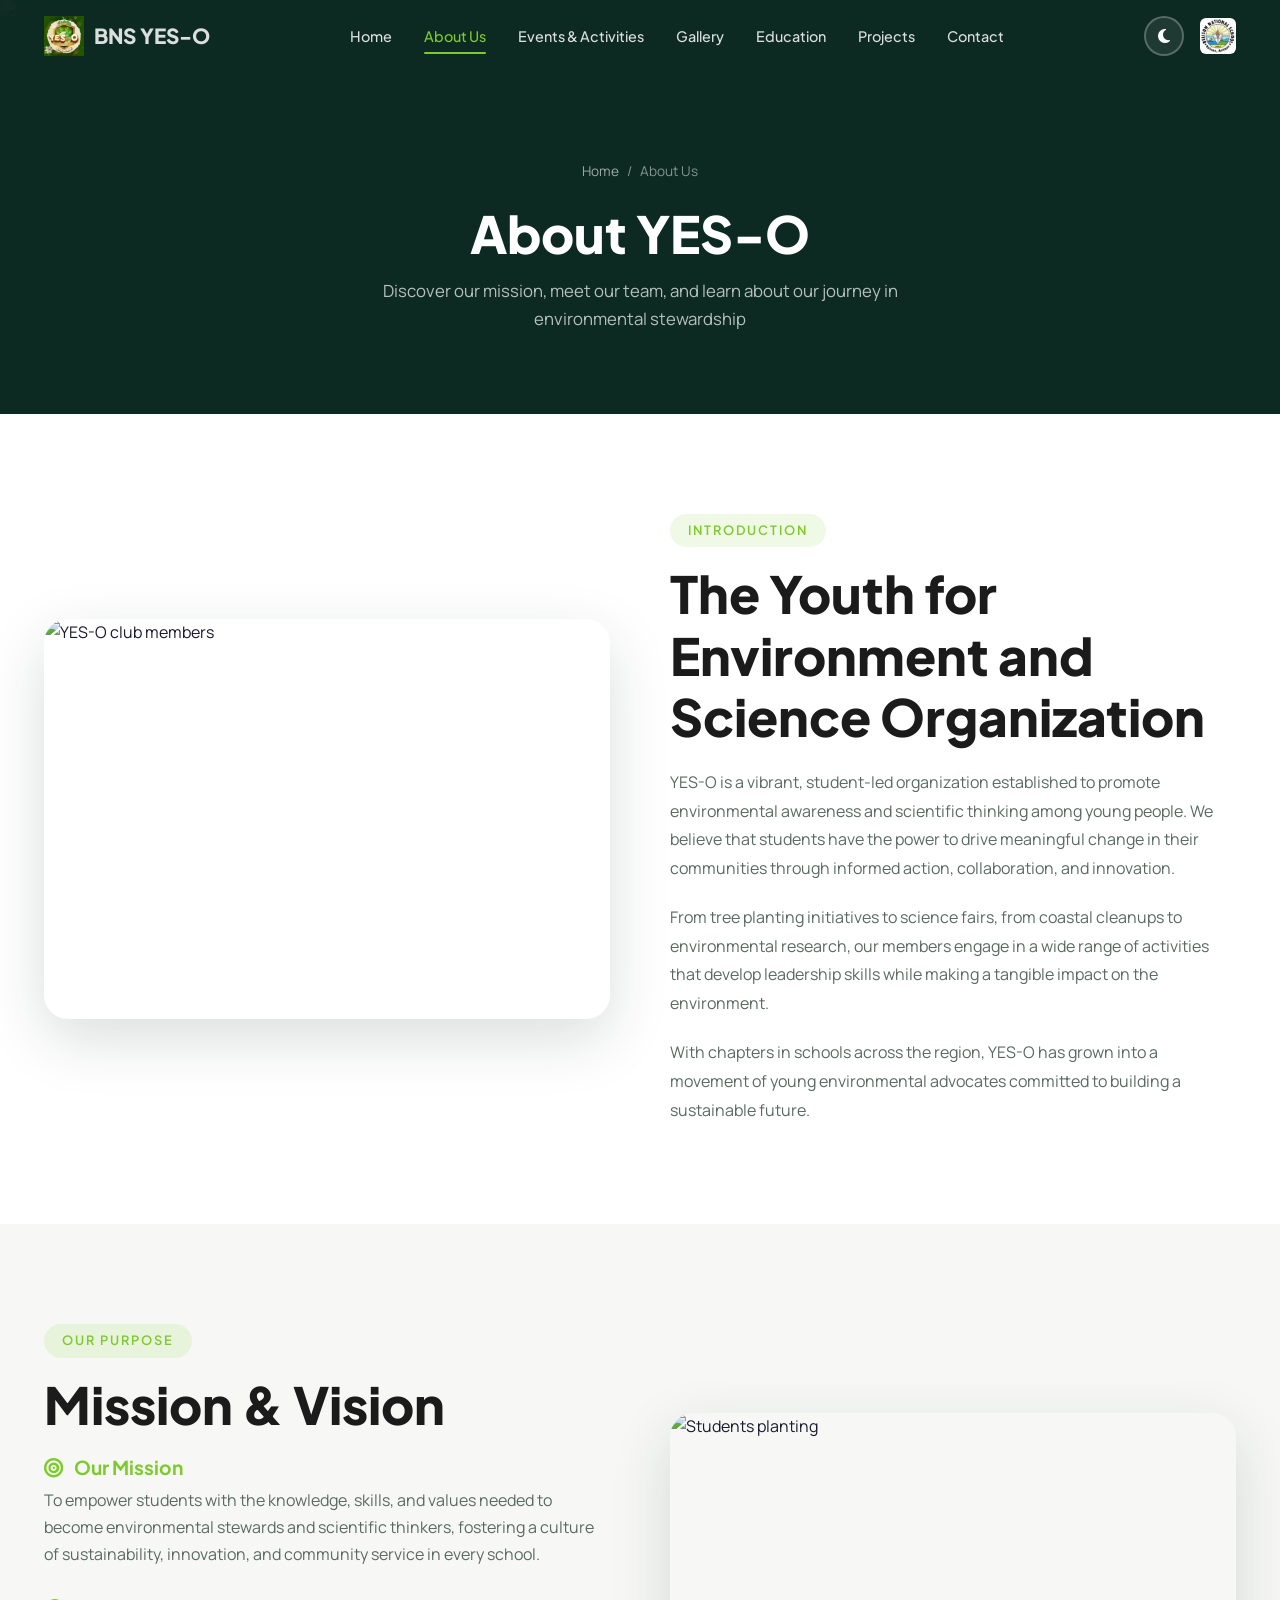
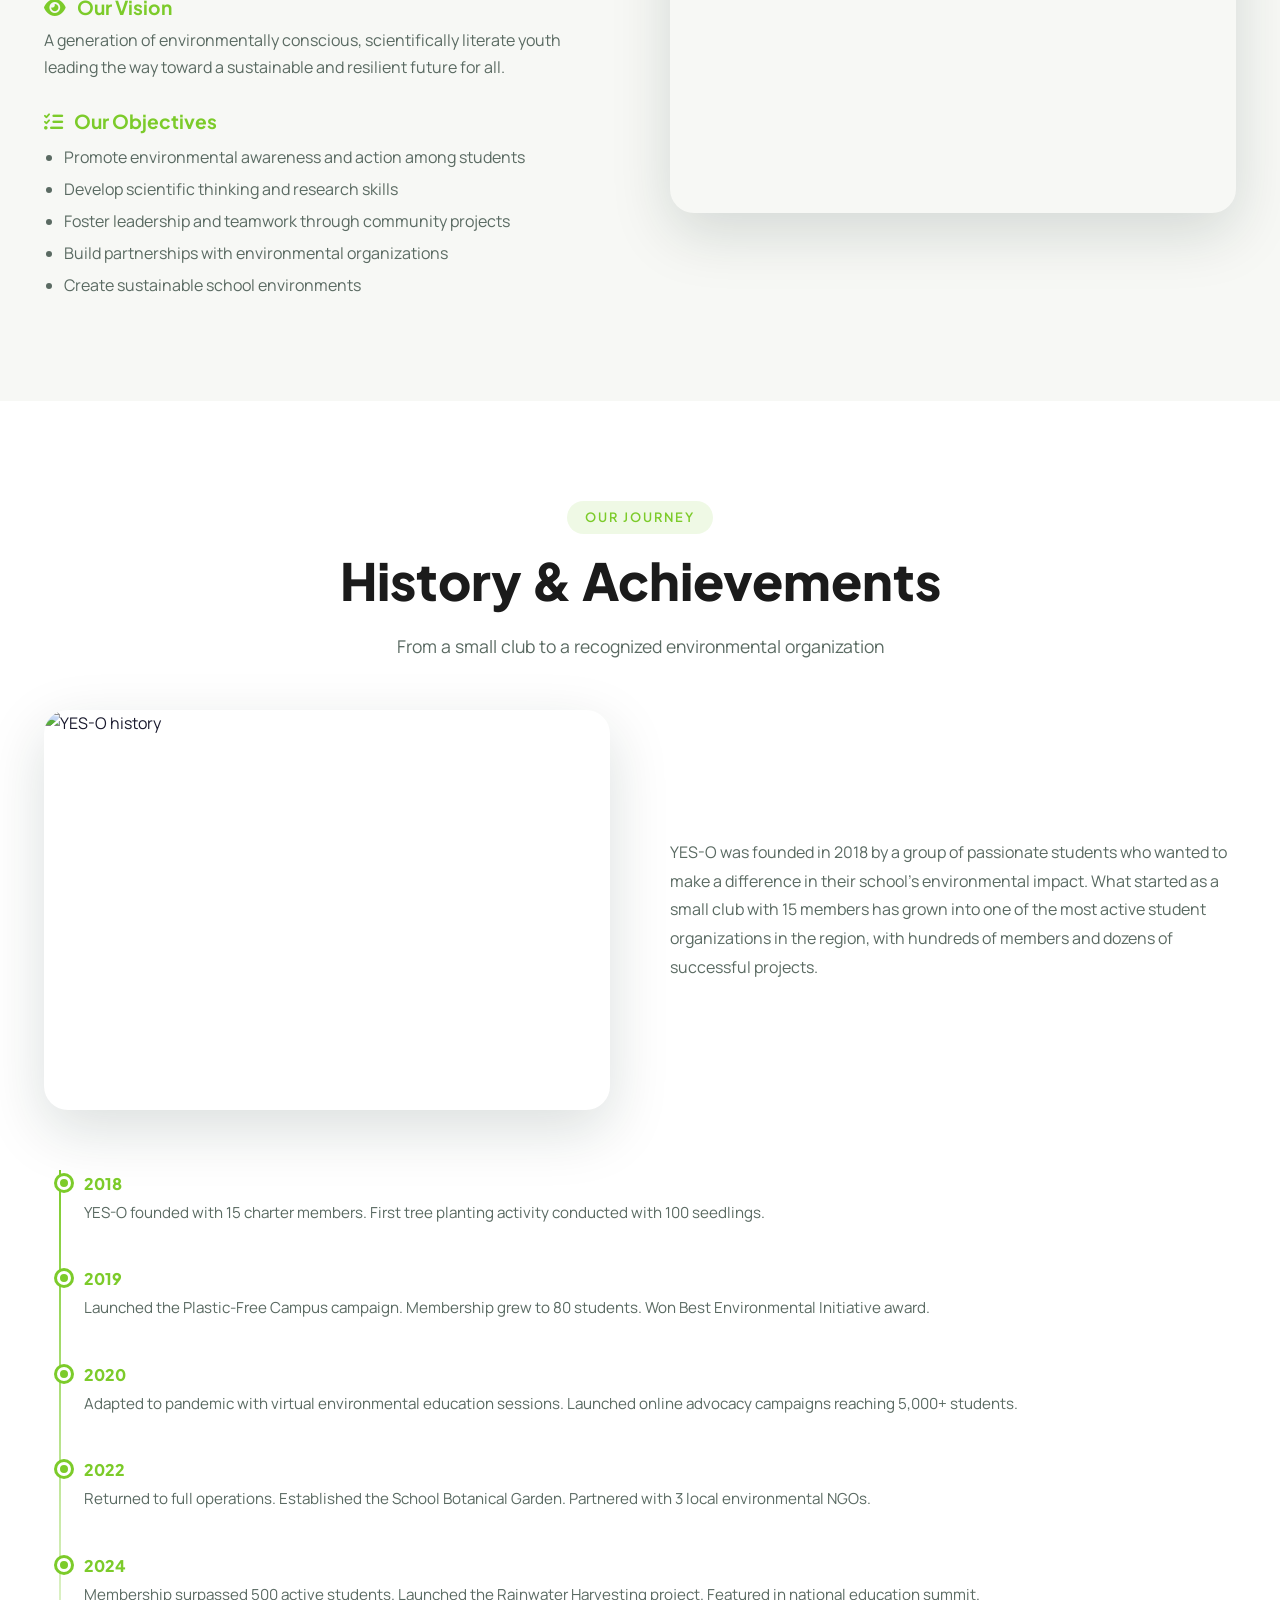
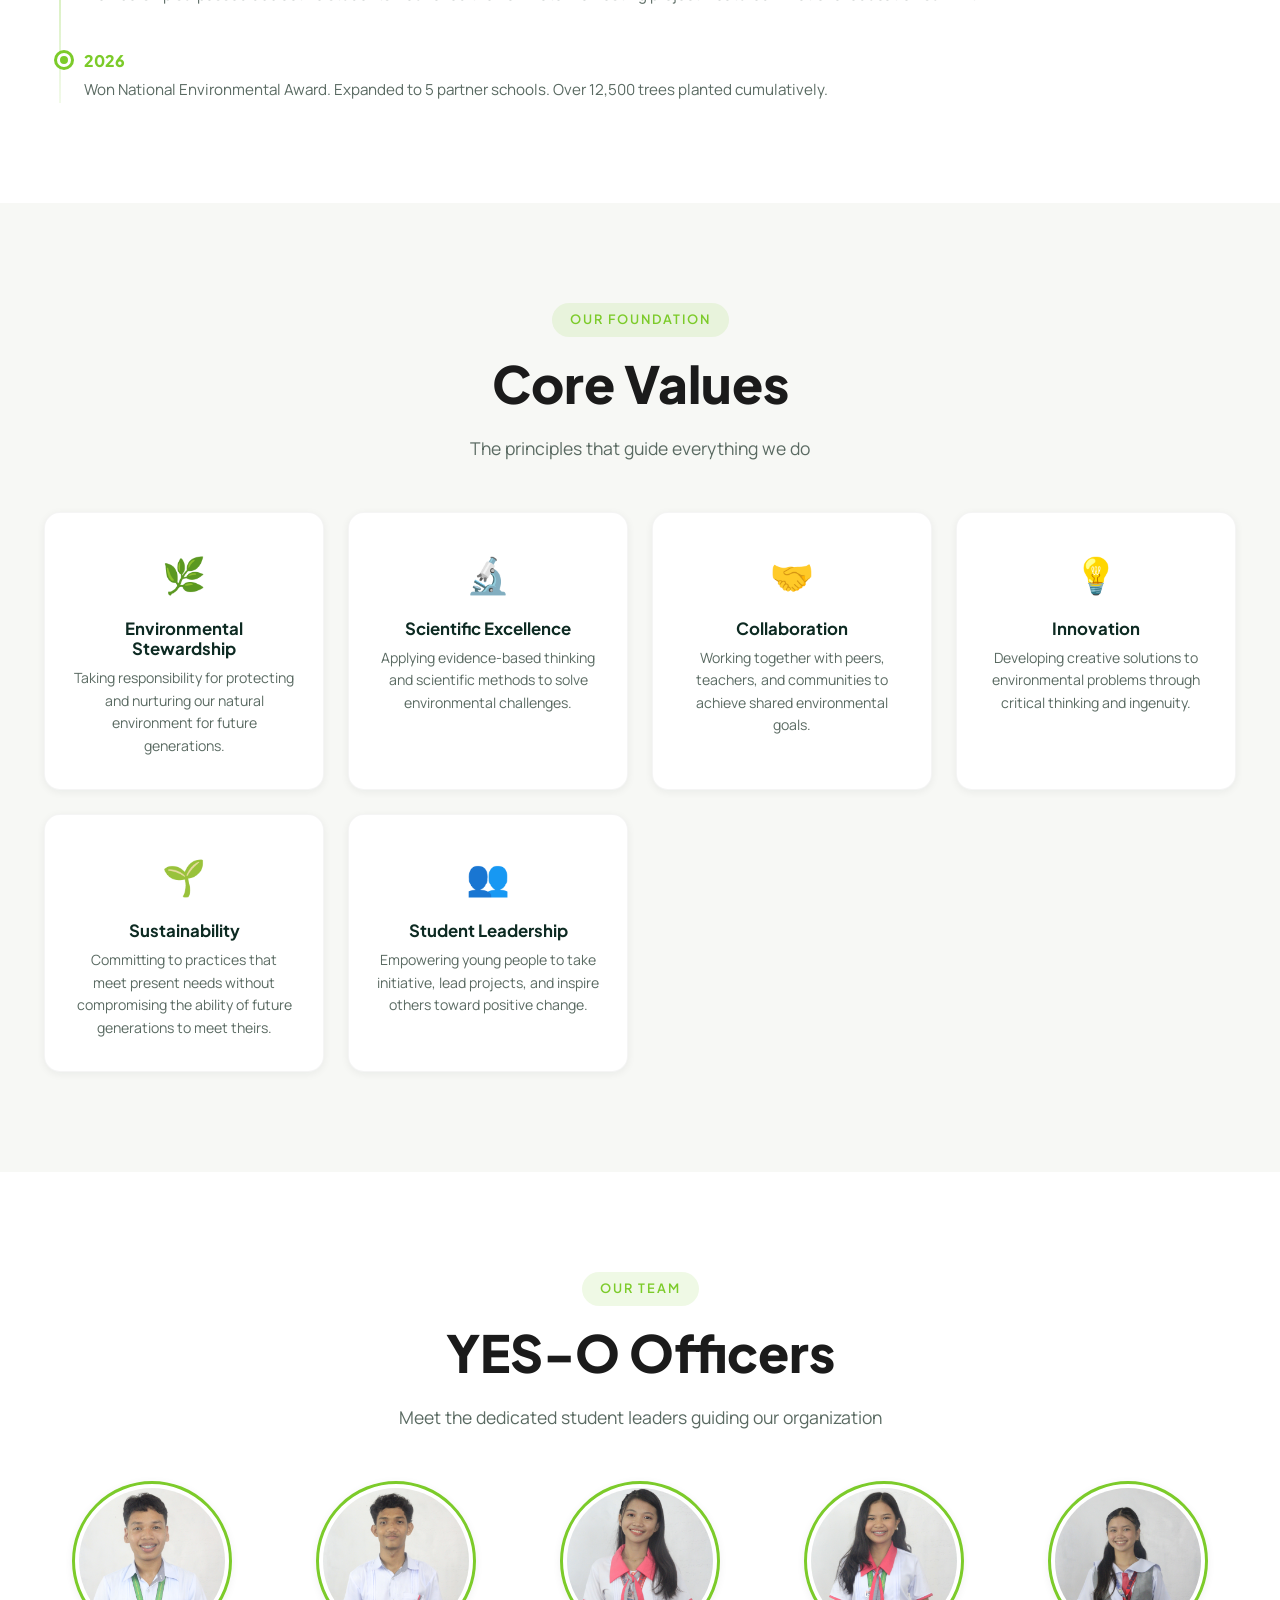
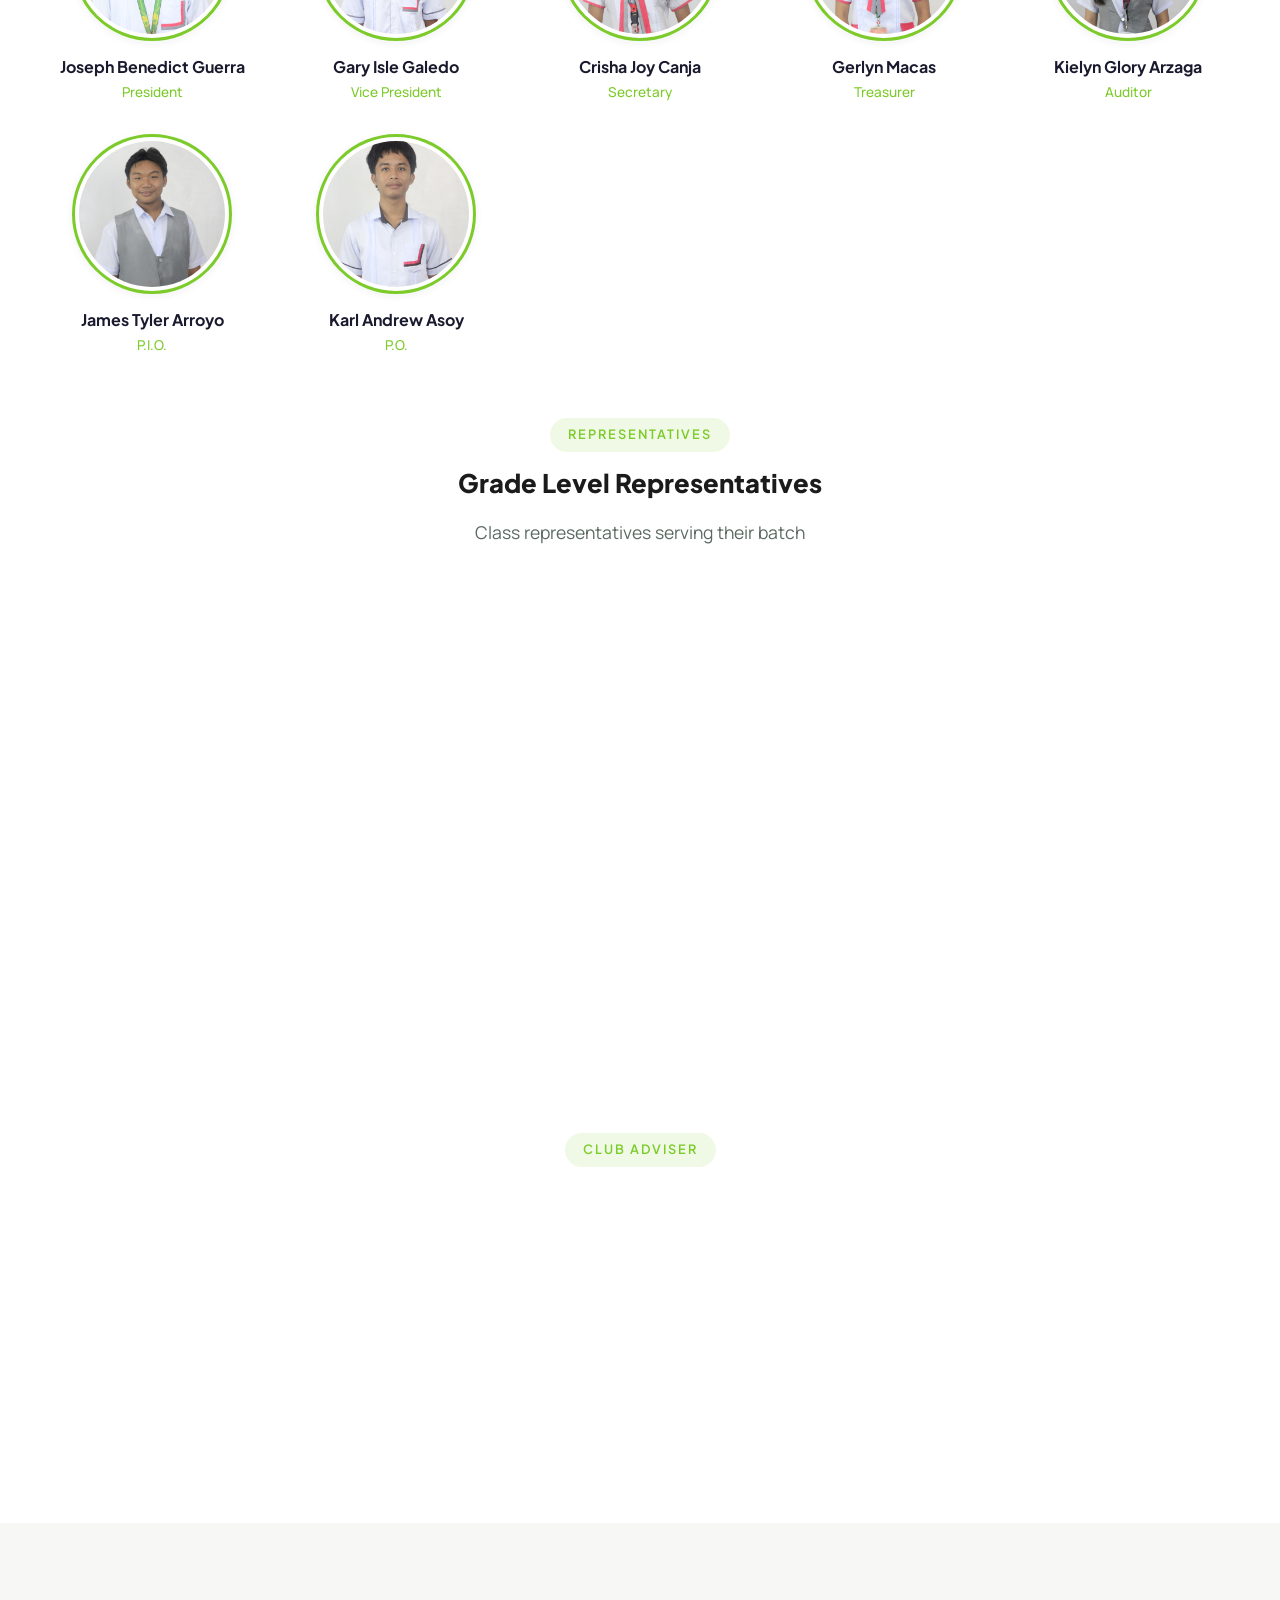
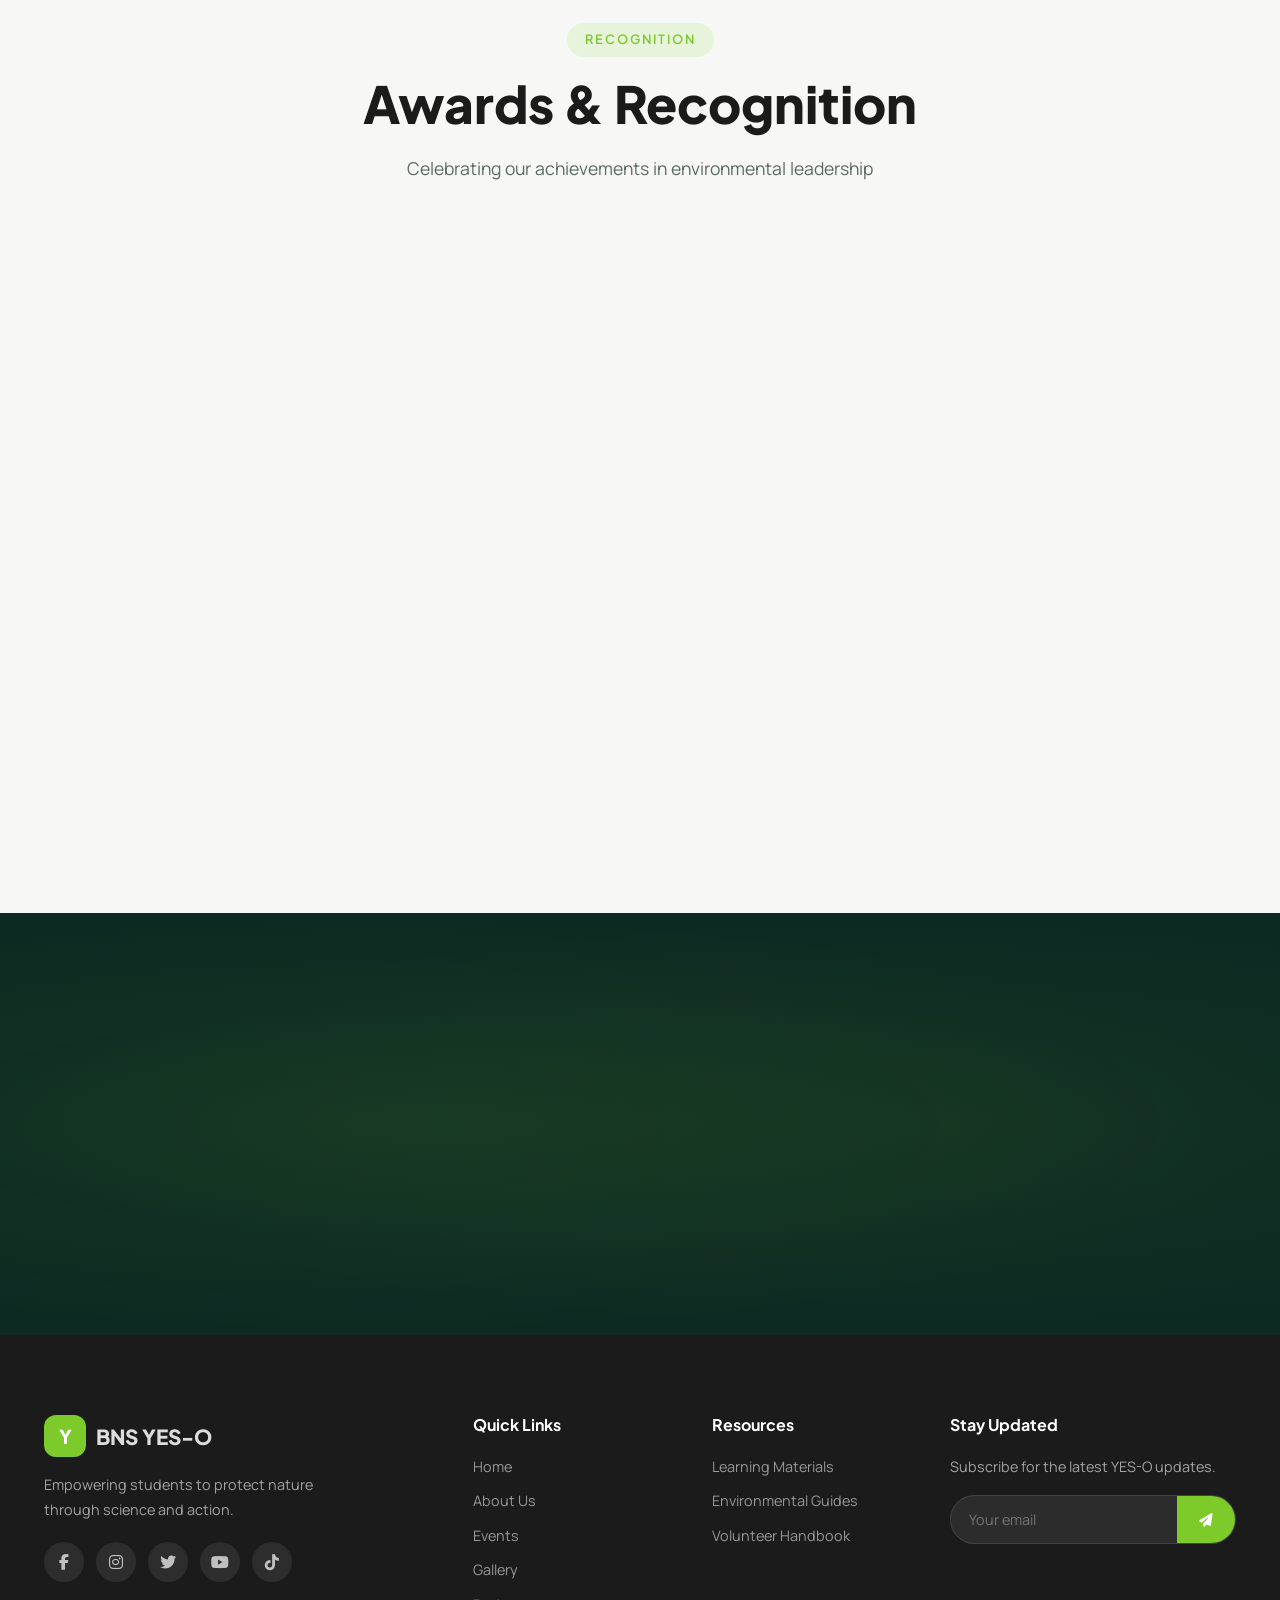
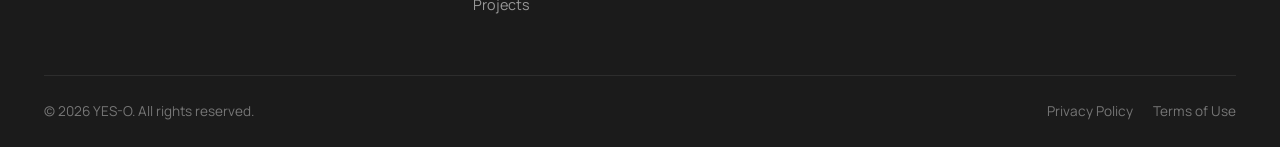
==== about.html @ 3dc99873 "." ====
<!DOCTYPE html>
<html lang="en">
<head>
  <meta charset="UTF-8">
  <meta name="viewport" content="width=device-width, initial-scale=1.0">
  <title>About Us — BNS YES-O</title>
  <meta name="description" content="Learn about BNS YES-O's mission, vision, history, and the dedicated team behind our environmental organization.">
  <link rel="stylesheet" href="https://cdnjs.cloudflare.com/ajax/libs/font-awesome/6.5.0/css/all.min.css">
  <link rel="stylesheet" href="css/style.css">
  <link rel="icon" type="image/png" href="images/logo.png">
</head>
<body>

<!-- ===== Navigation ===== -->
<nav class="navbar scrolled">
  <div class="container">
    <a href="index.html" class="nav-logo"><img src="images/logo.png" alt="YES-O" class="nav-logo-img">BNS YES-O</a>
    <div class="nav-links">
      <a href="index.html">Home</a>
      <a href="about.html" class="active">About Us</a>
      <a href="events.html">Events &amp; Activities</a>
      <a href="gallery.html">Gallery</a>
      <a href="education.html">Education</a>
      <a href="projects.html">Projects</a>
      <a href="contact.html">Contact</a>
    </div>
    <div class="nav-cta">
      <button class="theme-toggle" id="themeToggle" aria-label="Toggle theme">
        <i class="fas fa-moon"></i>
      </button>
      <img src="images/logo2.jpg" alt="" class="nav-logo-right">
    </div>
    <button class="nav-toggle" aria-label="Toggle menu">
      <span></span><span></span><span></span>
    </button>
  </div>
</nav>

<div class="mobile-menu-overlay"></div>
<div class="mobile-menu">
  <div class="mobile-menu-links">
    <a href="index.html">Home</a>
    <a href="about.html">About Us</a>
    <a href="events.html">Events &amp; Activities</a>
    <a href="gallery.html">Gallery</a>
    <a href="education.html">Environmental Education</a>
    <a href="projects.html">Projects</a>
    <a href="contact.html">Contact Us</a>
  </div>
  <a href="contact.html#join" class="btn btn-green mobile-menu-cta">Join YES-O</a>
</div>

<!-- ===== Subpage Hero ===== -->
<section class="subpage-hero">
  <div class="subpage-hero-bg">
    <img src="https://images.unsplash.com/photo-1532996122724-e3c354a0b15b?w=1600&q=80" alt="YES-O students">
  </div>
  <div class="subpage-hero-overlay"></div>
  <div class="container">
    <div class="subpage-hero-content">
      <div class="breadcrumbs">
        <a href="index.html">Home</a>
        <span>/</span>
        <span>About Us</span>
      </div>
      <h1>About YES-O</h1>
      <p>Discover our mission, meet our team, and learn about our journey in environmental stewardship</p>
    </div>
  </div>
</section>

<!-- ===== Introduction ===== -->
<section class="section">
  <div class="container">
    <div class="about-grid">
      <div class="about-image-col reveal-left">
        <img src="https://images.unsplash.com/photo-1542601906990-b4d3fb082b5e?w=800&q=80" alt="YES-O club members">
      </div>
      <div class="about-text-col reveal-right">
        <span class="section-label">Introduction</span>
        <h2 class="section-title">The Youth for Environment and Science Organization</h2>
        <p style="color: var(--text-muted); line-height: 1.8; margin-bottom: 20px;">
          YES-O is a vibrant, student-led organization established to promote environmental awareness and scientific thinking among young people. We believe that students have the power to drive meaningful change in their communities through informed action, collaboration, and innovation.
        </p>
        <p style="color: var(--text-muted); line-height: 1.8; margin-bottom: 20px;">
          From tree planting initiatives to science fairs, from coastal cleanups to environmental research, our members engage in a wide range of activities that develop leadership skills while making a tangible impact on the environment.
        </p>
        <p style="color: var(--text-muted); line-height: 1.8;">
          With chapters in schools across the region, YES-O has grown into a movement of young environmental advocates committed to building a sustainable future.
        </p>
      </div>
    </div>
  </div>
</section>

<!-- ===== Mission & Vision ===== -->
<section class="section section-alt">
  <div class="container">
    <div class="about-grid reverse">
      <div class="about-text-col reveal-left">
        <span class="section-label">Our Purpose</span>
        <h2 class="section-title">Mission &amp; Vision</h2>
        <div style="margin-bottom: 28px;">
          <h3 style="font-size: 1.2rem; color: var(--leaf-green); margin-bottom: 8px;"><i class="fas fa-bullseye" style="margin-right: 8px;"></i> Our Mission</h3>
          <p style="color: var(--text-muted); line-height: 1.7;">
            To empower students with the knowledge, skills, and values needed to become environmental stewards and scientific thinkers, fostering a culture of sustainability, innovation, and community service in every school.
          </p>
        </div>
        <div style="margin-bottom: 28px;">
          <h3 style="font-size: 1.2rem; color: var(--leaf-green); margin-bottom: 8px;"><i class="fas fa-eye" style="margin-right: 8px;"></i> Our Vision</h3>
          <p style="color: var(--text-muted); line-height: 1.7;">
            A generation of environmentally conscious, scientifically literate youth leading the way toward a sustainable and resilient future for all.
          </p>
        </div>
        <div>
          <h3 style="font-size: 1.2rem; color: var(--leaf-green); margin-bottom: 8px;"><i class="fas fa-tasks" style="margin-right: 8px;"></i> Our Objectives</h3>
          <ul style="color: var(--text-muted); line-height: 2; padding-left: 20px; list-style-type: disc;">
            <li>Promote environmental awareness and action among students</li>
            <li>Develop scientific thinking and research skills</li>
            <li>Foster leadership and teamwork through community projects</li>
            <li>Build partnerships with environmental organizations</li>
            <li>Create sustainable school environments</li>
          </ul>
        </div>
      </div>
      <div class="about-image-col reveal-right">
        <img src="https://images.unsplash.com/photo-1558618666-fcd25c85f82e?w=800&q=80" alt="Students planting">
      </div>
    </div>
  </div>
</section>

<!-- ===== History & Timeline ===== -->
<section class="section">
  <div class="container">
    <div class="text-center">
      <span class="section-label">Our Journey</span>
      <h2 class="section-title">History &amp; Achievements</h2>
      <p class="section-subtitle">From a small club to a recognized environmental organization</p>
    </div>

    <div class="about-grid" style="margin-bottom: 60px;">
      <div class="about-image-col reveal-left">
        <img src="https://images.unsplash.com/photo-1532996122724-e3c354a0b15b?w=800&q=80" alt="YES-O history">
      </div>
      <div class="about-text-col reveal-right">
        <p style="color: var(--text-muted); line-height: 1.8;">
          YES-O was founded in 2018 by a group of passionate students who wanted to make a difference in their school's environmental impact. What started as a small club with 15 members has grown into one of the most active student organizations in the region, with hundreds of members and dozens of successful projects.
        </p>
      </div>
    </div>

    <div class="timeline">
      <div class="timeline-item reveal">
        <div class="timeline-year">2018</div>
        <div class="timeline-text">YES-O founded with 15 charter members. First tree planting activity conducted with 100 seedlings.</div>
      </div>
      <div class="timeline-item reveal">
        <div class="timeline-year">2019</div>
        <div class="timeline-text">Launched the Plastic-Free Campus campaign. Membership grew to 80 students. Won Best Environmental Initiative award.</div>
      </div>
      <div class="timeline-item reveal">
        <div class="timeline-year">2020</div>
        <div class="timeline-text">Adapted to pandemic with virtual environmental education sessions. Launched online advocacy campaigns reaching 5,000+ students.</div>
      </div>
      <div class="timeline-item reveal">
        <div class="timeline-year">2022</div>
        <div class="timeline-text">Returned to full operations. Established the School Botanical Garden. Partnered with 3 local environmental NGOs.</div>
      </div>
      <div class="timeline-item reveal">
        <div class="timeline-year">2024</div>
        <div class="timeline-text">Membership surpassed 500 active students. Launched the Rainwater Harvesting project. Featured in national education summit.</div>
      </div>
      <div class="timeline-item reveal">
        <div class="timeline-year">2026</div>
        <div class="timeline-text">Won National Environmental Award. Expanded to 5 partner schools. Over 12,500 trees planted cumulatively.</div>
      </div>
    </div>
  </div>
</section>

<!-- ===== Core Values ===== -->
<section class="section section-alt">
  <div class="container">
    <div class="text-center">
      <span class="section-label">Our Foundation</span>
      <h2 class="section-title">Core Values</h2>
      <p class="section-subtitle">The principles that guide everything we do</p>
    </div>

    <div class="values-grid">
      <div class="value-card reveal">
        <div class="value-card-icon">🌿</div>
        <h4>Environmental Stewardship</h4>
        <p>Taking responsibility for protecting and nurturing our natural environment for future generations.</p>
      </div>
      <div class="value-card reveal">
        <div class="value-card-icon">🔬</div>
        <h4>Scientific Excellence</h4>
        <p>Applying evidence-based thinking and scientific methods to solve environmental challenges.</p>
      </div>
      <div class="value-card reveal">
        <div class="value-card-icon">🤝</div>
        <h4>Collaboration</h4>
        <p>Working together with peers, teachers, and communities to achieve shared environmental goals.</p>
      </div>
      <div class="value-card reveal">
        <div class="value-card-icon">💡</div>
        <h4>Innovation</h4>
        <p>Developing creative solutions to environmental problems through critical thinking and ingenuity.</p>
      </div>
      <div class="value-card reveal">
        <div class="value-card-icon">🌱</div>
        <h4>Sustainability</h4>
        <p>Committing to practices that meet present needs without compromising the ability of future generations to meet theirs.</p>
      </div>
      <div class="value-card reveal">
        <div class="value-card-icon">👥</div>
        <h4>Student Leadership</h4>
        <p>Empowering young people to take initiative, lead projects, and inspire others toward positive change.</p>
      </div>
    </div>
  </div>
</section>

<!-- ===== Officers ===== -->
<section class="section">
  <div class="container">
    <div class="text-center">
      <span class="section-label">Our Team</span>
      <h2 class="section-title">YES-O Officers</h2>
      <p class="section-subtitle">Meet the dedicated student leaders guiding our organization</p>
    </div>

    <div class="officers-grid">
      <div class="officer-card reveal">
        <div class="officer-photo">
          <img src="images/joseph.JPG" alt="President">
        </div>
        <h4>Joseph Benedict Guerra</h4>
        <span>President</span>
      </div>
      <div class="officer-card reveal">
        <div class="officer-photo">
          <img src="images/gary.JPG" alt="Vice President">
        </div>
        <h4>Gary Isle Galedo</h4>
        <span>Vice President</span>
      </div>
      <div class="officer-card reveal">
        <div class="officer-photo">
          <img src="images/crisha.JPG" alt="Secretary">
        </div>
        <h4>Crisha Joy Canja</h4>
        <span>Secretary</span>
      </div>
      <div class="officer-card reveal">
        <div class="officer-photo">
          <img src="images/gerlyn.JPG" alt="Treasurer">
        </div>
        <h4>Gerlyn Macas</h4>
        <span>Treasurer</span>
      </div>
      <div class="officer-card reveal">
        <div class="officer-photo">
          <img src="images/kielyn.JPG" alt="Auditor">
        </div>
        <h4>Kielyn Glory Arzaga</h4>
        <span>Auditor</span>
      </div>
      <div class="officer-card reveal">
        <div class="officer-photo">
          <img src="images/tyler.JPG" alt="P.I.O.">
        </div>
        <h4>James Tyler Arroyo</h4>
        <span>P.I.O.</span>
      </div>
      <div class="officer-card reveal">
        <div class="officer-photo">
          <img src="images/karl.JPG" alt="P.O.">
        </div>
        <h4>Karl Andrew Asoy</h4>
        <span>P.O.</span>
      </div>
    </div>

    <div class="text-center" style="margin-top: 60px;">
      <span class="section-label">Representatives</span>
      <h2 class="section-title" style="font-size: 1.6rem;">Grade Level Representatives</h2>
      <p class="section-subtitle">Class representatives serving their batch</p>
    </div>

    <div class="officers-grid">
      <div class="officer-card reveal">
        <div class="officer-photo">
          <img src="images/euhan.JPG" alt="G7 Representative">
        </div>
        <h4>Euhan Sofia Escranda</h4>
        <span>G7 Representative</span>
      </div>
      <div class="officer-card reveal">
        <div class="officer-photo">
          <img src="images/marienne.JPG" alt="G8 Representative">
        </div>
        <h4>Marienne Ungsod</h4>
        <span>G8 Representative</span>
      </div>
      <div class="officer-card reveal">
        <div class="officer-photo">
          <img src="images/aleah.JPG" alt="G9 Representative">
        </div>
        <h4>Aleah Faith Tagle</h4>
        <span>G9 Representative</span>
      </div>
      <div class="officer-card reveal">
        <div class="officer-photo">
          <img src="images/arich.JPG" alt="G10 Representative">
        </div>
        <h4>Arich Chail Yamzon</h4>
        <span>G10 Representative</span>
      </div>
      <div class="officer-card reveal">
        <div class="officer-photo">
          <img src="images/zyra.JPG" alt="G11 Representative">
        </div>
        <h4>Zyra Jean Bolivar</h4>
        <span>G11 Representative</span>
      </div>
      <div class="officer-card reveal">
        <div class="officer-photo">
          <img src="images/devine.JPG" alt="G12 Representative">
        </div>
        <h4>Devine Gonzales</h4>
        <span>G12 Representative</span>
      </div>
    </div>

    <div class="text-center" style="margin-top: 60px;">
      <span class="section-label">Club Adviser</span>
      <div style="max-width: 300px; margin: 0 auto;">
        <div class="officer-card reveal" style="margin-top: 16px;">
          <div class="officer-photo">
            <img src="images/greggy.png" alt="Club Adviser">
          </div>
          <h4>Greggy Paulino</h4>
          <span>Adviser</span>
        </div>
      </div>
    </div>
  </div>
</section>

<!-- ===== Awards ===== -->
<section class="section section-alt">
  <div class="container">
    <div class="text-center">
      <span class="section-label">Recognition</span>
      <h2 class="section-title">Awards &amp; Recognition</h2>
      <p class="section-subtitle">Celebrating our achievements in environmental leadership</p>
    </div>
    <div class="values-grid" style="max-width: 800px; margin: 0 auto;">
      <div class="value-card reveal">
        <div class="value-card-icon">🏆</div>
        <h4>National Environmental Award</h4>
        <p>Recognized at the National Youth Summit 2026 for outstanding environmental conservation efforts.</p>
      </div>
      <div class="value-card reveal">
        <div class="value-card-icon">🥇</div>
        <h4>Best School Organization</h4>
        <p>Awarded Best Environmental Organization at the Regional Science and Environment Fair 2025.</p>
      </div>
      <div class="value-card reveal">
        <div class="value-card-icon">🌍</div>
        <h4>Green School Champion</h4>
        <p>Certified as a Green School Champion by the Department of Environment and Natural Resources.</p>
      </div>
      <div class="value-card reveal">
        <div class="value-card-icon">📜</div>
        <h4>Community Partnership Award</h4>
        <p>Honored for outstanding collaboration with local government units on environmental programs.</p>
      </div>
    </div>
  </div>
</section>

<!-- ===== CTA ===== -->
<section class="cta-banner">
  <div class="container">
    <div class="cta-content">
      <h2 class="reveal">Be Part of Our Story</h2>
      <p class="reveal">Join YES-O and help us write the next chapter of environmental leadership</p>
      <div class="cta-buttons reveal">
        <a href="contact.html#join" class="btn btn-primary btn-lg">Join YES-O <i class="fas fa-arrow-right"></i></a>
        <a href="contact.html" class="btn btn-outline btn-lg">Contact Us</a>
      </div>
    </div>
  </div>
</section>

<!-- ===== Footer ===== -->
<footer class="footer">
  <div class="container">
    <div class="footer-grid">
      <div class="footer-brand">
        <a href="index.html" class="nav-logo">
          <div class="nav-logo-icon">Y</div>
          BNS YES-O
        </a>
        <p>Empowering students to protect nature through science and action.</p>
        <div class="footer-social">
          <a href="https://www.facebook.com/profile.php?id=61578822370425" target="_blank" aria-label="Facebook"><i class="fab fa-facebook-f"></i></a>
          <a href="https://www.facebook.com/profile.php?id=61578822370425" target="_blank" aria-label="Instagram"><i class="fab fa-instagram"></i></a>
          <a href="#" aria-label="Twitter"><i class="fab fa-twitter"></i></a>
          <a href="#" aria-label="YouTube"><i class="fab fa-youtube"></i></a>
          <a href="#" aria-label="TikTok"><i class="fab fa-tiktok"></i></a>
        </div>
      </div>
      <div>
        <h4>Quick Links</h4>
        <ul class="footer-links">
          <li><a href="index.html">Home</a></li>
          <li><a href="about.html">About Us</a></li>
          <li><a href="events.html">Events</a></li>
          <li><a href="gallery.html">Gallery</a></li>
          <li><a href="projects.html">Projects</a></li>
        </ul>
      </div>
      <div>
        <h4>Resources</h4>
        <ul class="footer-links">
          <li><a href="education.html">Learning Materials</a></li>
          <li><a href="#">Environmental Guides</a></li>
          <li><a href="#">Volunteer Handbook</a></li>
        </ul>
      </div>
      <div class="footer-newsletter">
        <h4>Stay Updated</h4>
        <p>Subscribe for the latest YES-O updates.</p>
        <form class="newsletter-form">
          <input type="email" placeholder="Your email" required>
          <button type="submit"><i class="fas fa-paper-plane"></i></button>
        </form>
      </div>
    </div>
    <div class="footer-bottom">
      <span>&copy; 2026 YES-O. All rights reserved.</span>
      <div class="footer-bottom-links">
        <a href="#">Privacy Policy</a>
        <a href="#">Terms of Use</a>
      </div>
    </div>
  </div>
</footer>

<div class="lightbox">
  <button class="lightbox-close"><i class="fas fa-times"></i></button>
  <img src="" alt="">
</div>

<script src="js/main.js"></script>
</body>
</html>
---- css/style.css ----
/* ============================================
   YES-O — Youth for Environment & Science Org
   Premium Design System
   ============================================ */

/* ----- Fonts ----- */
@import url('https://fonts.googleapis.com/css2?family=Manrope:wght@300;400;500;600;700;800&family=Plus+Jakarta+Sans:wght@400;500;600;700;800&display=swap');

/* ----- CSS Variables ----- */
:root {
  --forest-green: #0D2A22;
  --forest-light: #1A3D32;
  --leaf-green: #7CCB2A;
  --leaf-hover: #6BB822;
  --light-green: #A8E063;
  --white: #FFFFFF;
  --light-gray: #F7F8F5;
  --warm-gray: #f0f1ee;
  --charcoal: #1B1B1B;
  --text-dark: #1a1a2e;
  --text-muted: #5a6a62;
  --shadow-sm: 0 2px 8px rgba(13, 42, 34, 0.06);
  --shadow-md: 0 8px 30px rgba(13, 42, 34, 0.1);
  --shadow-lg: 0 20px 60px rgba(13, 42, 34, 0.15);
  --shadow-xl: 0 30px 80px rgba(13, 42, 34, 0.2);
  --radius-sm: 12px;
  --radius-md: 16px;
  --radius-lg: 24px;
  --radius-xl: 32px;
  --radius-pill: 9999px;
  --font-primary: 'Plus Jakarta Sans', sans-serif;
  --font-secondary: 'Manrope', sans-serif;
  --transition: 0.4s cubic-bezier(0.25, 0.46, 0.45, 0.94);
  --glass-bg: rgba(255, 255, 255, 0.12);
  --glass-border: rgba(255, 255, 255, 0.18);
}

/* ----- Reset & Base ----- */
*, *::before, *::after { box-sizing: border-box; margin: 0; padding: 0; }
html { scroll-behavior: smooth; }
body {
  font-family: var(--font-secondary);
  color: var(--text-dark);
  background: var(--white);
  line-height: 1.7;
  overflow-x: hidden;
  -webkit-font-smoothing: antialiased;
}
img { max-width: 100%; height: auto; display: block; }
a { text-decoration: none; color: inherit; transition: var(--transition); }
ul { list-style: none; }
.container {
  width: 100%;
  max-width: 1240px;
  margin: 0 auto;
  padding: 0 24px;
}
.section { padding: 100px 0; }
.section-alt { background: var(--light-gray); }
.section-dark { background: var(--forest-green); color: var(--white); }

/* ----- Typography ----- */
h1, h2, h3, h4, h5, h6 {
  font-family: var(--font-primary);
  font-weight: 700;
  line-height: 1.2;
}
.section-label {
  display: inline-block;
  background: rgba(124, 203, 42, 0.12);
  color: var(--leaf-green);
  font-family: var(--font-primary);
  font-weight: 600;
  font-size: 0.8rem;
  letter-spacing: 2px;
  text-transform: uppercase;
  padding: 6px 18px;
  border-radius: var(--radius-pill);
  margin-bottom: 16px;
}
.section-title {
  font-size: clamp(2rem, 4vw, 3.2rem);
  font-weight: 800;
  margin-bottom: 20px;
  color: var(--charcoal);
}
.section-dark .section-title { color: var(--white); }
.section-subtitle {
  font-size: 1.1rem;
  color: var(--text-muted);
  max-width: 600px;
  margin-bottom: 48px;
  line-height: 1.7;
}
.section-dark .section-subtitle { color: rgba(255,255,255,0.7); }
.text-center { text-align: center; }
.text-center .section-subtitle { margin-left: auto; margin-right: auto; }

/* ----- Navigation ----- */
.navbar {
  position: fixed;
  top: 0;
  left: 0;
  right: 0;
  z-index: 1000;
  padding: 16px 0;
  transition: var(--transition);
  background: transparent;
}
.navbar.scrolled {
  background: rgba(255,255,255,0.97);
  backdrop-filter: blur(20px);
  -webkit-backdrop-filter: blur(20px);
  box-shadow: 0 1px 30px rgba(0,0,0,0.08);
  padding: 10px 0;
}
.navbar .container {
  display: flex;
  align-items: center;
  justify-content: space-between;
}
.nav-logo {
  display: flex;
  align-items: center;
  gap: 10px;
  font-family: var(--font-primary);
  font-weight: 800;
  font-size: 1.3rem;
  color: rgba(255,255,255,0.85);
  transition: var(--transition);
}
.navbar.scrolled .nav-logo { color: var(--text-dark); }
.nav-logo-img {
  height: 40px;
  width: auto;
  display: block;
}
.nav-logo-right {
  height: 36px;
  width: auto;
  display: block;
  border-radius: 6px;
}
.nav-logo-icon {
  width: 42px;
  height: 42px;
  background: var(--leaf-green);
  border-radius: var(--radius-sm);
  display: flex;
  align-items: center;
  justify-content: center;
  color: var(--white);
  font-size: 1.2rem;
  font-weight: 800;
}
@media (max-width: 768px) {
  .nav-logo-right { display: none; }
}
.nav-links {
  display: flex;
  align-items: center;
  gap: 32px;
}
.nav-links a {
  color: rgba(255,255,255,0.85);
  font-family: var(--font-primary);
  font-weight: 500;
  font-size: 0.9rem;
  position: relative;
  padding: 4px 0;
  transition: var(--transition);
}
.navbar.scrolled .nav-links a { color: var(--text-dark); }
.nav-links a::after {
  content: '';
  position: absolute;
  bottom: -2px;
  left: 0;
  width: 0;
  height: 2px;
  background: var(--leaf-green);
  transition: var(--transition);
  border-radius: 2px;
}
.nav-links a:hover::after,
.nav-links a.active::after { width: 100%; }
.nav-links a:hover,
.nav-links a.active { color: var(--leaf-green); }
.nav-cta {
  display: flex;
  align-items: center;
  gap: 16px;
}
.theme-toggle {
  width: 40px;
  height: 40px;
  border-radius: 50%;
  border: 2px solid rgba(255,255,255,0.25);
  background: rgba(255,255,255,0.08);
  color: var(--white);
  font-size: 1rem;
  cursor: pointer;
  display: flex;
  align-items: center;
  justify-content: center;
  transition: var(--transition);
  backdrop-filter: blur(10px);
}
.theme-toggle:hover {
  border-color: var(--leaf-green);
  background: rgba(124,203,42,0.15);
  color: var(--leaf-green);
  transform: translateY(-2px);
}
.navbar.scrolled .theme-toggle {
  border-color: rgba(0,0,0,0.12);
  background: var(--light-gray);
  color: var(--charcoal);
}
.navbar.scrolled .theme-toggle:hover {
  border-color: var(--leaf-green);
  background: rgba(124,203,42,0.1);
  color: var(--leaf-green);
}
.nav-toggle {
  display: none;
  flex-direction: column;
  gap: 5px;
  cursor: pointer;
  padding: 4px;
  background: none;
  border: none;
}
.nav-toggle span {
  display: block;
  width: 26px;
  height: 2.5px;
  background: var(--white);
  border-radius: 4px;
  transition: var(--transition);
}
.navbar.scrolled .nav-toggle span { background: var(--charcoal); }
.nav-toggle.active span:nth-child(1) { transform: rotate(45deg) translate(5px, 5px); }
.nav-toggle.active span:nth-child(2) { opacity: 0; }
.nav-toggle.active span:nth-child(3) { transform: rotate(-45deg) translate(5px, -5px); }

/* ----- Buttons ----- */
.btn {
  display: inline-flex;
  align-items: center;
  gap: 8px;
  font-family: var(--font-primary);
  font-weight: 600;
  font-size: 0.9rem;
  padding: 14px 32px;
  border-radius: var(--radius-pill);
  border: none;
  cursor: pointer;
  transition: var(--transition);
  text-decoration: none;
  line-height: 1;
}
.btn-primary {
  background: var(--leaf-green);
  color: var(--white);
  box-shadow: 0 4px 20px rgba(124, 203, 42, 0.35);
}
.btn-primary:hover {
  background: var(--leaf-hover);
  transform: translateY(-2px);
  box-shadow: 0 8px 30px rgba(124, 203, 42, 0.45);
}
.btn-outline {
  background: transparent;
  color: var(--white);
  border: 2px solid rgba(255,255,255,0.3);
}
.btn-outline:hover {
  border-color: var(--leaf-green);
  background: rgba(124, 203, 42, 0.1);
  transform: translateY(-2px);
}
.btn-outline-dark {
  background: transparent;
  color: var(--forest-green);
  border: 2px solid var(--forest-green);
}
.btn-outline-dark:hover {
  background: var(--forest-green);
  color: var(--white);
  transform: translateY(-2px);
}
.btn-green {
  background: var(--forest-green);
  color: var(--white);
}
.btn-green:hover {
  background: var(--forest-light);
  transform: translateY(-2px);
  box-shadow: 0 8px 30px rgba(13, 42, 34, 0.35);
}
.btn-sm { padding: 10px 22px; font-size: 0.82rem; }
.btn-lg { padding: 18px 42px; font-size: 1rem; }

/* ----- Hero Section ----- */
.hero {
  position: relative;
  min-height: 100vh;
  display: flex;
  align-items: center;
  background: var(--forest-green);
  overflow: hidden;
}
.hero-bg {
  position: absolute;
  inset: 0;
  z-index: 0;
}
.hero-bg img {
  width: 100%;
  height: 100%;
  object-fit: cover;
}
.hero-badge {
  display: inline-flex;
  align-items: center;
  gap: 8px;
  background: rgba(124, 203, 42, 0.15);
  border: 1px solid rgba(124, 203, 42, 0.25);
  color: var(--light-green);
  font-family: var(--font-primary);
  font-weight: 600;
  font-size: 0.8rem;
  letter-spacing: 1px;
  text-transform: uppercase;
  padding: 8px 20px;
  border-radius: var(--radius-pill);
  margin-bottom: 28px;
  backdrop-filter: blur(10px);
}
.hero h1 {
  font-size: clamp(2.5rem, 5.5vw, 4.2rem);
  font-weight: 800;
  color: var(--white);
  line-height: 1.1;
  margin-bottom: 24px;
}
.hero h1 span { color: var(--leaf-green); }
.hero p {
  font-size: 1.1rem;
  color: rgba(255,255,255,0.75);
  line-height: 1.8;
  max-width: 600px;
  margin-bottom: 40px;
}
.hero-content {
  position: relative;
  z-index: 2;
  max-width: 780px;
  padding: 120px 0 80px;
}
.hero-overlay {
  position: absolute;
  inset: 0;
  background: linear-gradient(
    135deg,
    rgba(13, 42, 34, 0.75) 0%,
    rgba(13, 42, 34, 0.45) 50%,
    rgba(13, 42, 34, 0.65) 100%
  );
  z-index: 1;
}
.hero-buttons { display: flex; gap: 16px; flex-wrap: wrap; }

/* Floating Elements */
.hero-float {
  position: absolute;
  z-index: 1;
  pointer-events: none;
  opacity: 0.15;
}
.hero-float-1 {
  top: 15%;
  right: 8%;
  width: 180px;
  animation: floatAnim 8s ease-in-out infinite;
}
.hero-float-2 {
  bottom: 20%;
  right: 15%;
  width: 120px;
  animation: floatAnim 10s ease-in-out infinite 1s;
}
.hero-float-3 {
  top: 30%;
  left: 5%;
  width: 80px;
  opacity: 0.1;
  animation: floatAnim 12s ease-in-out infinite 0.5s;
}
.hero-float-4 {
  bottom: 30%;
  left: 10%;
  width: 60px;
  opacity: 0.08;
  animation: floatAnim 9s ease-in-out infinite 2s;
}
@keyframes floatAnim {
  0%, 100% { transform: translateY(0) rotate(0deg); }
  50% { transform: translateY(-30px) rotate(5deg); }
}

/* Hero Wave Divider */
.hero-wave {
  position: absolute;
  bottom: -2px;
  left: 0;
  right: 0;
  z-index: 3;
  line-height: 0;
}
.hero-wave svg { width: 100%; height: auto; display: block; }

/* ----- Stats Section ----- */
.stats-grid {
  display: grid;
  grid-template-columns: repeat(4, 1fr);
  gap: 24px;
  margin-top: -60px;
  position: relative;
  z-index: 5;
}
.stat-card {
  background: var(--white);
  border-radius: var(--radius-md);
  padding: 36px 28px;
  text-align: center;
  box-shadow: var(--shadow-lg);
  transition: var(--transition);
  border: 1px solid rgba(0,0,0,0.04);
}
.stat-card:hover {
  transform: translateY(-8px);
  box-shadow: var(--shadow-xl);
}
.stat-icon {
  font-size: 2.4rem;
  margin-bottom: 14px;
}
.stat-number {
  font-family: var(--font-primary);
  font-weight: 800;
  font-size: 2.6rem;
  color: var(--forest-green);
  line-height: 1.2;
}
.stat-number .suffix { color: var(--leaf-green); font-size: 2rem; }
.stat-label {
  font-size: 0.95rem;
  color: var(--text-muted);
  margin-top: 6px;
  font-weight: 500;
}

/* ----- About Preview ----- */
.about-preview-grid {
  display: grid;
  grid-template-columns: 1fr 1fr;
  gap: 64px;
  align-items: center;
}
.about-image {
  position: relative;
  border-radius: var(--radius-lg);
  overflow: hidden;
  box-shadow: var(--shadow-lg);
}
.about-image img {
  width: 100%;
  height: 450px;
  object-fit: cover;
  transition: var(--transition);
}
.about-image:hover img { transform: scale(1.03); }
.about-image::after {
  content: '';
  position: absolute;
  inset: 0;
  background: linear-gradient(135deg, rgba(13,42,34,0.2), transparent);
}
.about-image-ornament {
  position: absolute;
  bottom: -20px;
  right: -20px;
  width: 120px;
  height: 120px;
  background: var(--leaf-green);
  border-radius: var(--radius-lg);
  z-index: -1;
  opacity: 0.15;
}
.about-content .section-subtitle { margin-bottom: 24px; }

/* ----- Event Cards ----- */
.events-grid {
  display: grid;
  grid-template-columns: repeat(auto-fill, minmax(280px, 1fr));
  gap: 28px;
}
.event-card {
  background: var(--white);
  border-radius: var(--radius-md);
  overflow: hidden;
  box-shadow: var(--shadow-sm);
  transition: var(--transition);
  border: 1px solid rgba(0,0,0,0.04);
}
.event-card:hover {
  transform: translateY(-6px);
  box-shadow: var(--shadow-lg);
}
.event-card-image {
  position: relative;
  height: 200px;
  overflow: hidden;
}
.event-card-image img {
  width: 100%;
  height: 100%;
  object-fit: cover;
  transition: var(--transition);
}
.event-card:hover .event-card-image img { transform: scale(1.08); }
.event-card-date {
  position: absolute;
  top: 16px;
  left: 16px;
  background: var(--white);
  border-radius: var(--radius-sm);
  padding: 8px 14px;
  text-align: center;
  box-shadow: 0 4px 15px rgba(0,0,0,0.15);
  line-height: 1.2;
}
.event-card-date .day {
  font-family: var(--font-primary);
  font-weight: 800;
  font-size: 1.2rem;
  color: var(--forest-green);
  display: block;
}
.event-card-date .month {
  font-size: 0.7rem;
  text-transform: uppercase;
  font-weight: 600;
  color: var(--leaf-green);
  letter-spacing: 1px;
}
.event-card-body { padding: 22px; }
.event-card-body h3 {
  font-size: 1.15rem;
  margin-bottom: 8px;
  color: var(--charcoal);
}
.event-card-body .event-location {
  display: flex;
  align-items: center;
  gap: 6px;
  font-size: 0.85rem;
  color: var(--text-muted);
  margin-bottom: 10px;
}
.event-card-body p {
  font-size: 0.92rem;
  color: var(--text-muted);
  margin-bottom: 16px;
  line-height: 1.6;
}

/* ----- Project Cards ----- */
.projects-grid {
  display: grid;
  grid-template-columns: repeat(auto-fill, minmax(280px, 1fr));
  gap: 28px;
}
.project-card {
  background: var(--white);
  border-radius: var(--radius-md);
  overflow: hidden;
  box-shadow: var(--shadow-sm);
  transition: var(--transition);
  border: 1px solid rgba(0,0,0,0.04);
}
.project-card:hover {
  transform: translateY(-6px);
  box-shadow: var(--shadow-lg);
}
.project-card-image {
  height: 200px;
  overflow: hidden;
  position: relative;
}
.project-card-image img {
  width: 100%;
  height: 100%;
  object-fit: cover;
  transition: var(--transition);
}
.project-card:hover .project-card-image img { transform: scale(1.08); }
.project-card-body { padding: 22px; }
.project-card-body h3 {
  font-size: 1.1rem;
  margin-bottom: 8px;
}
.project-card-body p {
  font-size: 0.9rem;
  color: var(--text-muted);
  margin-bottom: 16px;
  line-height: 1.6;
}
.progress-bar {
  width: 100%;
  height: 6px;
  background: var(--light-gray);
  border-radius: 10px;
  margin-bottom: 6px;
  overflow: hidden;
}
.progress-fill {
  height: 100%;
  background: linear-gradient(90deg, var(--leaf-green), var(--light-green));
  border-radius: 10px;
  transition: width 1.5s ease;
}
.progress-text {
  font-size: 0.8rem;
  color: var(--text-muted);
  font-weight: 500;
  display: flex;
  justify-content: space-between;
}

/* ----- Environmental Tips ----- */
.tips-grid {
  display: flex;
  flex-direction: column;
  gap: 32px;
}
.tip-card {
  display: grid;
  grid-template-columns: 1fr 1fr;
  gap: 40px;
  align-items: center;
  background: var(--white);
  border-radius: var(--radius-lg);
  padding: 40px;
  box-shadow: var(--shadow-sm);
  transition: var(--transition);
  border: 1px solid rgba(0,0,0,0.04);
}
.tip-card:hover { box-shadow: var(--shadow-md); }
.tip-card:nth-child(even) .tip-image { order: 1; }
.tip-card:nth-child(even) .tip-content { order: 0; }
.tip-image {
  border-radius: var(--radius-md);
  overflow: hidden;
  height: 220px;
}
.tip-image img {
  width: 100%;
  height: 100%;
  object-fit: cover;
  transition: var(--transition);
}
.tip-card:hover .tip-image img { transform: scale(1.05); }
.tip-content h3 {
  font-size: 1.3rem;
  margin-bottom: 10px;
  color: var(--forest-green);
}
.tip-content p {
  color: var(--text-muted);
  line-height: 1.7;
  font-size: 0.95rem;
}

/* ----- Gallery Preview ----- */
.gallery-grid {
  display: grid;
  grid-template-columns: repeat(3, 1fr);
  gap: 20px;
}
.gallery-grid .gallery-item:first-child { grid-row: span 2; }
.gallery-item {
  position: relative;
  border-radius: var(--radius-md);
  overflow: hidden;
  cursor: pointer;
}
.gallery-item img {
  width: 100%;
  height: 100%;
  object-fit: cover;
  transition: var(--transition);
}
.gallery-item:hover img { transform: scale(1.08); }
.gallery-overlay {
  position: absolute;
  inset: 0;
  background: rgba(13, 42, 34, 0.6);
  display: flex;
  align-items: center;
  justify-content: center;
  opacity: 0;
  transition: var(--transition);
}
.gallery-item:hover .gallery-overlay { opacity: 1; }
.gallery-overlay-icon {
  width: 50px;
  height: 50px;
  border-radius: 50%;
  background: rgba(255,255,255,0.2);
  backdrop-filter: blur(10px);
  border: 2px solid rgba(255,255,255,0.3);
  display: flex;
  align-items: center;
  justify-content: center;
  color: var(--white);
  font-size: 1.2rem;
  transform: scale(0.8);
  transition: var(--transition);
}
.gallery-item:hover .gallery-overlay-icon { transform: scale(1); }

/* ----- Testimonials ----- */
.testimonials-grid {
  display: grid;
  grid-template-columns: repeat(auto-fill, minmax(320px, 1fr));
  gap: 28px;
}
.testimonial-card {
  background: var(--white);
  border-radius: var(--radius-md);
  padding: 36px;
  box-shadow: var(--shadow-sm);
  transition: var(--transition);
  border: 1px solid rgba(0,0,0,0.04);
  position: relative;
}
.testimonial-card:hover { box-shadow: var(--shadow-md); transform: translateY(-4px); }
.testimonial-card::before {
  content: '"';
  position: absolute;
  top: 16px;
  right: 28px;
  font-size: 5rem;
  font-family: var(--font-primary);
  font-weight: 800;
  color: rgba(124, 203, 42, 0.1);
  line-height: 1;
}
.testimonial-stars {
  color: #FFB800;
  font-size: 0.9rem;
  margin-bottom: 12px;
}
.testimonial-card p {
  color: var(--text-muted);
  line-height: 1.7;
  font-size: 0.95rem;
  margin-bottom: 20px;
  font-style: italic;
}
.testimonial-author {
  display: flex;
  align-items: center;
  gap: 14px;
}
.testimonial-author img {
  width: 48px;
  height: 48px;
  border-radius: 50%;
  object-fit: cover;
}
.testimonial-author h4 {
  font-size: 0.95rem;
  margin-bottom: 2px;
}
.testimonial-author span {
  font-size: 0.8rem;
  color: var(--text-muted);
}

/* ----- Blog / Latest News ----- */
.news-grid {
  display: grid;
  grid-template-columns: repeat(auto-fill, minmax(320px, 1fr));
  gap: 28px;
}
.news-card {
  background: var(--white);
  border-radius: var(--radius-md);
  overflow: hidden;
  box-shadow: var(--shadow-sm);
  transition: var(--transition);
  border: 1px solid rgba(0,0,0,0.04);
}
.news-card:hover {
  transform: translateY(-6px);
  box-shadow: var(--shadow-lg);
}
.news-card-image {
  height: 210px;
  overflow: hidden;
}
.news-card-image img {
  width: 100%;
  height: 100%;
  object-fit: cover;
  transition: var(--transition);
}
.news-card:hover .news-card-image img { transform: scale(1.08); }
.news-card-body { padding: 24px; }
.news-card-meta {
  display: flex;
  align-items: center;
  gap: 12px;
  font-size: 0.82rem;
  color: var(--text-muted);
  margin-bottom: 10px;
}
.news-card-meta span { display: flex; align-items: center; gap: 4px; }
.news-card-body h3 {
  font-size: 1.1rem;
  margin-bottom: 10px;
  transition: var(--transition);
}
.news-card:hover .news-card-body h3 { color: var(--leaf-green); }
.news-card-body p {
  font-size: 0.9rem;
  color: var(--text-muted);
  line-height: 1.6;
  margin-bottom: 16px;
}

/* ----- CTA Banner ----- */
.cta-banner {
  position: relative;
  padding: 100px 0;
  background: var(--forest-green);
  overflow: hidden;
  text-align: center;
}
.cta-banner::before {
  content: '';
  position: absolute;
  inset: 0;
  background: radial-gradient(ellipse at 30% 50%, rgba(124,203,42,0.08) 0%, transparent 70%),
              radial-gradient(ellipse at 70% 50%, rgba(124,203,42,0.05) 0%, transparent 70%);
}
.cta-content { position: relative; z-index: 1; }
.cta-content h2 {
  font-size: clamp(2rem, 4vw, 3rem);
  color: var(--white);
  margin-bottom: 16px;
}
.cta-content p {
  color: rgba(255,255,255,0.7);
  max-width: 500px;
  margin: 0 auto 36px;
  font-size: 1.05rem;
}
.cta-buttons { display: flex; gap: 16px; justify-content: center; flex-wrap: wrap; }

/* ----- Footer ----- */
.footer {
  background: var(--charcoal);
  color: rgba(255,255,255,0.8);
  padding: 80px 0 0;
}
.footer-grid {
  display: grid;
  grid-template-columns: 2fr 1fr 1fr 1.5fr;
  gap: 48px;
  margin-bottom: 48px;
}
.footer-brand .nav-logo { margin-bottom: 16px; }
.footer-brand p {
  font-size: 0.9rem;
  line-height: 1.7;
  color: rgba(255,255,255,0.6);
  max-width: 320px;
  margin-bottom: 20px;
}
.footer-social {
  display: flex;
  gap: 12px;
}
.footer-social a {
  width: 40px;
  height: 40px;
  border-radius: 50%;
  background: rgba(255,255,255,0.08);
  display: flex;
  align-items: center;
  justify-content: center;
  color: rgba(255,255,255,0.7);
  font-size: 1rem;
  transition: var(--transition);
}
.footer-social a:hover {
  background: var(--leaf-green);
  color: var(--white);
  transform: translateY(-3px);
}
.footer h4 {
  font-family: var(--font-primary);
  font-weight: 700;
  font-size: 1rem;
  color: var(--white);
  margin-bottom: 20px;
}
.footer-links li { margin-bottom: 10px; }
.footer-links a {
  color: rgba(255,255,255,0.55);
  font-size: 0.9rem;
  transition: var(--transition);
  display: flex;
  align-items: center;
  gap: 6px;
}
.footer-links a:hover { color: var(--leaf-green); padding-left: 4px; }
.footer-newsletter p {
  font-size: 0.9rem;
  color: rgba(255,255,255,0.6);
  margin-bottom: 16px;
}
.newsletter-form {
  display: flex;
  gap: 0;
  border-radius: var(--radius-pill);
  overflow: hidden;
  background: rgba(255,255,255,0.08);
  border: 1px solid rgba(255,255,255,0.1);
}
.newsletter-form input {
  flex: 1;
  padding: 14px 18px;
  border: none;
  background: transparent;
  color: var(--white);
  font-family: var(--font-secondary);
  font-size: 0.9rem;
  outline: none;
}
.newsletter-form input::placeholder { color: rgba(255,255,255,0.35); }
.newsletter-form button {
  padding: 14px 22px;
  background: var(--leaf-green);
  border: none;
  color: var(--white);
  cursor: pointer;
  font-family: var(--font-primary);
  font-weight: 600;
  font-size: 0.85rem;
  transition: var(--transition);
}
.newsletter-form button:hover { background: var(--leaf-hover); }
.footer-bottom {
  border-top: 1px solid rgba(255,255,255,0.08);
  padding: 24px 0;
  display: flex;
  justify-content: space-between;
  align-items: center;
  flex-wrap: wrap;
  gap: 12px;
  font-size: 0.85rem;
  color: rgba(255,255,255,0.4);
}
.footer-bottom-links { display: flex; gap: 20px; }
.footer-bottom-links a { color: rgba(255,255,255,0.4); }
.footer-bottom-links a:hover { color: var(--leaf-green); }

/* ============================================
   SUBPAGE HERO
   ============================================ */
.subpage-hero {
  position: relative;
  padding: 160px 0 80px;
  background: var(--forest-green);
  overflow: hidden;
}
.subpage-hero-bg {
  position: absolute;
  inset: 0;
  z-index: 0;
}
.subpage-hero-bg img {
  width: 100%;
  height: 100%;
  object-fit: cover;
  opacity: 0.15;
}
.subpage-hero-overlay {
  position: absolute;
  inset: 0;
  background: linear-gradient(135deg, rgba(13,42,34,0.9), rgba(13,42,34,0.7));
  z-index: 1;
}
.subpage-hero-content {
  position: relative;
  z-index: 2;
  text-align: center;
}
.subpage-hero-content h1 {
  font-size: clamp(2.2rem, 4vw, 3.2rem);
  font-weight: 800;
  color: var(--white);
  margin-bottom: 12px;
}
.subpage-hero-content p {
  color: rgba(255,255,255,0.7);
  font-size: 1.05rem;
  max-width: 550px;
  margin: 0 auto;
}
.breadcrumbs {
  display: flex;
  justify-content: center;
  gap: 8px;
  font-size: 0.85rem;
  color: rgba(255,255,255,0.5);
  margin-bottom: 20px;
}
.breadcrumbs a { color: rgba(255,255,255,0.6); }
.breadcrumbs a:hover { color: var(--leaf-green); }

/* ============================================
   ABOUT PAGE
   ============================================ */
.about-grid {
  display: grid;
  grid-template-columns: 1fr 1fr;
  gap: 60px;
  align-items: center;
}
.about-grid.reverse .about-image-col { order: 1; }
.about-grid.reverse .about-text-col { order: 0; }
.about-image-col {
  position: relative;
  border-radius: var(--radius-lg);
  overflow: hidden;
  box-shadow: var(--shadow-lg);
}
.about-image-col img {
  width: 100%;
  height: 400px;
  object-fit: cover;
}
.values-grid {
  display: grid;
  grid-template-columns: repeat(auto-fill, minmax(220px, 1fr));
  gap: 24px;
  margin-top: 40px;
}
.value-card {
  background: var(--white);
  border-radius: var(--radius-md);
  padding: 32px 28px;
  text-align: center;
  box-shadow: var(--shadow-sm);
  border: 1px solid rgba(0,0,0,0.04);
  transition: var(--transition);
}
.value-card:hover {
  transform: translateY(-6px);
  box-shadow: var(--shadow-lg);
}
.value-card-icon {
  font-size: 2.2rem;
  margin-bottom: 14px;
}
.value-card h4 {
  font-size: 1.05rem;
  margin-bottom: 8px;
  color: var(--forest-green);
}
.value-card p {
  font-size: 0.88rem;
  color: var(--text-muted);
  line-height: 1.6;
}

/* Timeline */
.timeline {
  position: relative;
  padding-left: 40px;
  margin-top: 40px;
}
.timeline::before {
  content: '';
  position: absolute;
  left: 15px;
  top: 0;
  bottom: 0;
  width: 2px;
  background: linear-gradient(to bottom, var(--leaf-green), rgba(124,203,42,0.1));
}
.timeline-item {
  position: relative;
  padding-bottom: 40px;
}
.timeline-item:last-child { padding-bottom: 0; }
.timeline-item::before {
  content: '';
  position: absolute;
  left: -27px;
  top: 6px;
  width: 14px;
  height: 14px;
  border-radius: 50%;
  background: var(--leaf-green);
  border: 3px solid var(--white);
  box-shadow: 0 0 0 3px var(--leaf-green);
}
.timeline-year {
  font-family: var(--font-primary);
  font-weight: 800;
  font-size: 1rem;
  color: var(--leaf-green);
  margin-bottom: 4px;
}
.timeline-text {
  font-size: 0.95rem;
  color: var(--text-muted);
  line-height: 1.6;
}

/* Officers Grid */
.officers-grid {
  display: grid;
  grid-template-columns: repeat(auto-fill, minmax(200px, 1fr));
  gap: 28px;
  margin-top: 40px;
}
.officer-card {
  text-align: center;
  transition: var(--transition);
}
.officer-card:hover { transform: translateY(-6px); }
.officer-photo {
  width: 160px;
  height: 160px;
  border-radius: 50%;
  overflow: hidden;
  margin: 0 auto 16px;
  border: 3px solid var(--leaf-green);
  padding: 4px;
  box-shadow: var(--shadow-sm);
}
.officer-photo img {
  width: 100%;
  height: 100%;
  object-fit: cover;
  border-radius: 50%;
}
.officer-card:nth-child(3) .officer-photo img {
  object-position: center 30%;
}
.officer-card img[alt="G12 Representative"] {
  object-position: center 30%;
}
.officer-card img[alt="Club Adviser"] {
  transform: scale(2.5) translate(5px, -16px);
  object-position: center 20%;
}
.officer-card img[alt="G9 Representative"] {
  object-position: 15% 60%!important;
}
.officer-card h4 {
  font-size: 1rem;
  margin-bottom: 2px;
}
.officer-card span {
  font-size: 0.85rem;
  color: var(--leaf-green);
  font-weight: 500;
}

/* ============================================
   EVENTS PAGE
   ============================================ */
.filter-tabs {
  display: flex;
  gap: 10px;
  flex-wrap: wrap;
  margin-bottom: 40px;
  justify-content: center;
}
.filter-tab {
  padding: 8px 22px;
  border-radius: var(--radius-pill);
  background: var(--light-gray);
  font-family: var(--font-primary);
  font-weight: 500;
  font-size: 0.85rem;
  cursor: pointer;
  transition: var(--transition);
  border: none;
  color: var(--text-muted);
}
.filter-tab:hover,
.filter-tab.active {
  background: var(--forest-green);
  color: var(--white);
}

/* ============================================
   GALLERY PAGE (Masonry)
   ============================================ */
.masonry-grid {
  columns: 3;
  column-gap: 20px;
}
.masonry-item {
  break-inside: avoid;
  margin-bottom: 20px;
  border-radius: var(--radius-md);
  overflow: hidden;
  position: relative;
  cursor: pointer;
  transition: var(--transition);
}
.masonry-item:hover { transform: translateY(-4px); }
.masonry-item img {
  width: 100%;
  display: block;
  transition: var(--transition);
}
.masonry-item:hover img { transform: scale(1.05); }
.masonry-overlay {
  position: absolute;
  inset: 0;
  background: rgba(13,42,34,0.6);
  display: flex;
  flex-direction: column;
  align-items: center;
  justify-content: center;
  opacity: 0;
  transition: var(--transition);
  color: var(--white);
  padding: 20px;
  text-align: center;
}
.masonry-item:hover .masonry-overlay { opacity: 1; }
.masonry-overlay h4 { font-size: 1.1rem; margin-bottom: 4px; }
.masonry-overlay p { font-size: 0.85rem; opacity: 0.8; }

/* Lightbox */
.lightbox {
  position: fixed;
  inset: 0;
  z-index: 9999;
  background: rgba(0,0,0,0.92);
  display: none;
  align-items: center;
  justify-content: center;
  padding: 40px;
  backdrop-filter: blur(10px);
}
.lightbox.active { display: flex; }
.lightbox img {
  max-width: 90vw;
  max-height: 90vh;
  object-fit: contain;
  border-radius: var(--radius-md);
}
.lightbox-close {
  position: absolute;
  top: 24px;
  right: 32px;
  width: 48px;
  height: 48px;
  border: none;
  background: rgba(255,255,255,0.1);
  color: var(--white);
  border-radius: 50%;
  font-size: 1.4rem;
  cursor: pointer;
  transition: var(--transition);
  display: flex;
  align-items: center;
  justify-content: center;
}
.lightbox-close:hover { background: rgba(255,255,255,0.2); transform: rotate(90deg); }

/* ============================================
   EDUCATION PAGE
   ============================================ */
.edu-grid {
  display: grid;
  grid-template-columns: repeat(auto-fill, minmax(280px, 1fr));
  gap: 28px;
}
.edu-card {
  background: var(--white);
  border-radius: var(--radius-md);
  padding: 28px 24px;
  box-shadow: var(--shadow-sm);
  border: 1px solid rgba(0,0,0,0.04);
  transition: var(--transition);
  text-align: left;
}
.edu-card:hover {
  box-shadow: var(--shadow-md);
}
.edu-card-header {
  text-align: center;
  margin-bottom: 16px;
  cursor: pointer;
}
.edu-card-icon {
  font-size: 2.4rem;
  margin-bottom: 8px;
}
.edu-card-header h3 {
  font-size: 1.15rem;
  color: var(--forest-green);
  margin: 0;
}
.edu-accordion-item {
  border-top: 1px solid rgba(0,0,0,0.06);
}
.edu-accordion-item:last-child {
  border-bottom: 1px solid rgba(0,0,0,0.06);
}
.edu-accordion-header {
  display: flex;
  align-items: center;
  justify-content: space-between;
  padding: 12px 0;
  cursor: pointer;
  font-family: var(--font-primary);
  font-weight: 600;
  font-size: 0.88rem;
  color: var(--charcoal);
  transition: var(--transition);
  user-select: none;
}
.edu-accordion-header:hover {
  color: var(--leaf-green);
}
.edu-accordion-header .arrow {
  font-size: 0.7rem;
  transition: transform 0.3s ease;
  color: var(--text-muted);
}
.edu-accordion-item.active .edu-accordion-header .arrow {
  transform: rotate(180deg);
}
.edu-accordion-body {
  max-height: 0;
  overflow: hidden;
  transition: max-height 0.35s ease, padding 0.35s ease;
}
.edu-accordion-item.active .edu-accordion-body {
  max-height: 300px;
}
.edu-accordion-body-inner {
  padding: 0 0 14px 0;
  font-size: 0.88rem;
  color: var(--text-muted);
  line-height: 1.7;
}
[data-theme="dark"] .edu-card-header h3 { color: var(--text-dark); }
[data-theme="dark"] .edu-accordion-header { color: var(--text-dark); }
[data-theme="dark"] .edu-accordion-item { border-color: rgba(255,255,255,0.06); }
[data-theme="dark"] .edu-accordion-item:last-child { border-color: rgba(255,255,255,0.06); }

/* ============================================
   PROJECTS PAGE
   ============================================ */
.project-featured {
  background: var(--white);
  border-radius: var(--radius-lg);
  overflow: hidden;
  box-shadow: var(--shadow-md);
  margin-bottom: 32px;
}
.project-featured-image {
  height: 350px;
  overflow: hidden;
}
.project-featured-image img {
  width: 100%;
  height: 100%;
  object-fit: cover;
}
.project-featured-body { padding: 36px; }
.project-featured-body h2 { margin-bottom: 12px; }
.project-featured-body p {
  color: var(--text-muted);
  margin-bottom: 20px;
}
.project-meta {
  display: flex;
  gap: 32px;
  flex-wrap: wrap;
  margin-bottom: 20px;
}
.project-meta-item {
  display: flex;
  align-items: center;
  gap: 8px;
  font-size: 0.9rem;
  color: var(--text-muted);
}
.project-meta-item strong { color: var(--forest-green); }

/* ============================================
   CONTACT PAGE
   ============================================ */
.contact-grid {
  display: grid;
  grid-template-columns: 1fr 1.2fr;
  gap: 60px;
  align-items: start;
}
.contact-info { padding-right: 20px; }
.contact-info h2 {
  margin-bottom: 16px;
  font-size: 1.6rem;
}
.contact-info > p {
  color: var(--text-muted);
  margin-bottom: 36px;
}
.contact-detail {
  display: flex;
  gap: 16px;
  margin-bottom: 24px;
  align-items: flex-start;
}
.contact-detail-icon {
  width: 48px;
  height: 48px;
  min-width: 48px;
  border-radius: var(--radius-sm);
  background: rgba(124, 203, 42, 0.1);
  display: flex;
  align-items: center;
  justify-content: center;
  font-size: 1.2rem;
  color: var(--leaf-green);
}
.contact-detail h4 {
  font-size: 1rem;
  margin-bottom: 2px;
}
.contact-detail p {
  color: var(--text-muted);
  font-size: 0.9rem;
  line-height: 1.5;
}
.contact-form {
  background: var(--white);
  border-radius: var(--radius-lg);
  padding: 40px;
  box-shadow: var(--shadow-md);
  border: 1px solid rgba(0,0,0,0.04);
}
.form-group { margin-bottom: 20px; }
.form-group label {
  display: block;
  font-family: var(--font-primary);
  font-weight: 600;
  font-size: 0.85rem;
  margin-bottom: 6px;
  color: var(--charcoal);
}
.form-group input,
.form-group textarea,
.form-group select {
  width: 100%;
  padding: 14px 18px;
  border: 2px solid var(--light-gray);
  border-radius: var(--radius-sm);
  font-family: var(--font-secondary);
  font-size: 0.95rem;
  transition: var(--transition);
  background: var(--light-gray);
  outline: none;
  color: var(--text-dark);
}
.form-group input:focus,
.form-group textarea:focus,
.form-group select:focus {
  border-color: var(--leaf-green);
  background: var(--white);
  box-shadow: 0 0 0 4px rgba(124, 203, 42, 0.08);
}
.form-group textarea { height: 140px; resize: vertical; }
.form-row { display: grid; grid-template-columns: 1fr 1fr; gap: 16px; }
.form-submit { width: 100%; justify-content: center; padding: 16px; }

/* Map */
.map-container {
  border-radius: var(--radius-lg);
  overflow: hidden;
  box-shadow: var(--shadow-md);
  height: 350px;
  margin-top: 60px;
}
.map-container iframe {
  width: 100%;
  height: 100%;
  border: none;
}

/* ============================================
   MOBILE NAV
   ============================================ */
.mobile-menu {
  position: fixed;
  top: 0;
  right: -100%;
  width: 320px;
  height: 100vh;
  background: var(--white);
  z-index: 1001;
  padding: 100px 40px 40px;
  transition: var(--transition);
  box-shadow: var(--shadow-xl);
  overflow-y: auto;
}
.mobile-menu.active { right: 0; }
.mobile-menu-overlay {
  position: fixed;
  inset: 0;
  background: rgba(0,0,0,0.4);
  z-index: 1000;
  display: none;
  backdrop-filter: blur(4px);
}
.mobile-menu-overlay.active { display: block; }
.mobile-menu-links { display: flex; flex-direction: column; gap: 8px; }
.mobile-menu-links a {
  display: block;
  padding: 12px 16px;
  border-radius: var(--radius-sm);
  font-family: var(--font-primary);
  font-weight: 500;
  color: var(--charcoal);
  transition: var(--transition);
  font-size: 1rem;
}
.mobile-menu-links a:hover,
.mobile-menu-links a.active {
  background: rgba(124, 203, 42, 0.08);
  color: var(--leaf-green);
}
.mobile-menu-cta {
  margin-top: 24px;
  width: 100%;
  justify-content: center;
}

/* ============================================
   SLICK SLIDER / CARDS CAROUSEL
   ============================================ */
.carousel-wrapper {
  position: relative;
  overflow: hidden;
}
.carousel-track {
  display: flex;
  gap: 28px;
  transition: transform 0.5s cubic-bezier(0.25, 0.46, 0.45, 0.94);
  padding: 8px 0;
}
.carousel-track > * {
  min-width: calc((100% - 56px) / 3);
  flex-shrink: 0;
}
.carousel-btn {
  position: absolute;
  top: 50%;
  transform: translateY(-50%);
  width: 48px;
  height: 48px;
  border-radius: 50%;
  background: var(--white);
  border: none;
  box-shadow: var(--shadow-md);
  cursor: pointer;
  z-index: 5;
  display: flex;
  align-items: center;
  justify-content: center;
  font-size: 1.1rem;
  color: var(--forest-green);
  transition: var(--transition);
}
.carousel-btn:hover { background: var(--leaf-green); color: var(--white); transform: translateY(-50%) scale(1.1); }
.carousel-prev { left: -16px; }
.carousel-next { right: -16px; }
.carousel-btn:disabled { opacity: 0.3; cursor: not-allowed; }

/* ============================================
   SCROLL REVEAL ANIMATIONS
   ============================================ */
.reveal {
  opacity: 0;
  transform: translateY(40px);
  transition: opacity 0.7s ease, transform 0.7s ease;
}
.reveal.visible {
  opacity: 1;
  transform: translateY(0);
}
.reveal-left {
  opacity: 0;
  transform: translateX(-40px);
  transition: opacity 0.7s ease, transform 0.7s ease;
}
.reveal-left.visible {
  opacity: 1;
  transform: translateX(0);
}
.reveal-right {
  opacity: 0;
  transform: translateX(40px);
  transition: opacity 0.7s ease, transform 0.7s ease;
}
.reveal-right.visible {
  opacity: 1;
  transform: translateX(0);
}
.reveal-scale {
  opacity: 0;
  transform: scale(0.9);
  transition: opacity 0.7s ease, transform 0.7s ease;
}
.reveal-scale.visible {
  opacity: 1;
  transform: scale(1);
}

/* ============================================
   RESPONSIVE
   ============================================ */
@media (max-width: 1024px) {
  .stats-grid { grid-template-columns: repeat(2, 1fr); }
  .about-preview-grid { grid-template-columns: 1fr; gap: 40px; }
  .footer-grid { grid-template-columns: 1fr 1fr; }
  .contact-grid { grid-template-columns: 1fr; gap: 40px; }
  .about-grid { grid-template-columns: 1fr; gap: 40px; }
  .masonry-grid { columns: 2; }
  .carousel-track > * { min-width: calc((100% - 28px) / 2); }
}

@media (max-width: 768px) {
  .nav-links, .nav-cta { display: none; }
  .nav-toggle { display: flex; }
  .section { padding: 64px 0; }
  .hero h1 { font-size: 2rem; }
  .hero p { font-size: 1rem; }
  .stats-grid { grid-template-columns: repeat(2, 1fr); gap: 16px; margin-top: -32px; }
  .stat-card { padding: 24px 16px; }
  .stat-number { font-size: 2rem; }
  .events-grid { grid-template-columns: 1fr; }
  .projects-grid { grid-template-columns: 1fr; }
  .testimonials-grid { grid-template-columns: 1fr; }
  .news-grid { grid-template-columns: 1fr; }
  .footer-grid { grid-template-columns: 1fr; gap: 32px; }
  .tip-card { grid-template-columns: 1fr; gap: 24px; padding: 24px; }
  .tip-card:nth-child(even) .tip-image { order: 0; }
  .tip-card:nth-child(even) .tip-content { order: 0; }
  .gallery-grid { grid-template-columns: 1fr 1fr; }
  .gallery-grid .gallery-item:first-child { grid-row: span 1; }
  .form-row { grid-template-columns: 1fr; }
  .contact-form { padding: 28px; }
  .masonry-grid { columns: 1; }
  .carousel-track > * { min-width: 100%; }
  .officers-grid { grid-template-columns: repeat(2, 1fr); }
  .values-grid { grid-template-columns: 1fr 1fr; }
  .footer-bottom { flex-direction: column; text-align: center; }
}

@media (max-width: 480px) {
  .container { padding: 0 16px; }
  .stats-grid { grid-template-columns: 1fr; }
  .values-grid { grid-template-columns: 1fr; }
  .officers-grid { grid-template-columns: 1fr; }
  .hero-buttons { flex-direction: column; }
  .hero-buttons .btn { width: 100%; justify-content: center; }
  .cta-buttons { flex-direction: column; align-items: center; }
}

/* ============================================
   DARK MODE
   ============================================ */
[data-theme="dark"] {
  --light-gray: #1a1a2e;
  --warm-gray: #16213e;
  --white: #0f0f23;
  --text-dark: #e0e0e0;
  --text-muted: #a0a0b0;
  --shadow-sm: 0 2px 8px rgba(0,0,0,0.3);
  --shadow-md: 0 8px 30px rgba(0,0,0,0.4);
  --shadow-lg: 0 20px 60px rgba(0,0,0,0.5);
  --shadow-xl: 0 30px 80px rgba(0,0,0,0.6);
  --charcoal: #e8e8e8;
}
[data-theme="dark"] .navbar.scrolled {
  background: rgba(15,15,35,0.97);
}
[data-theme="dark"] .navbar.scrolled .nav-links a { color: var(--text-dark); }
[data-theme="dark"] .event-card,
[data-theme="dark"] .project-card,
[data-theme="dark"] .testimonial-card,
[data-theme="dark"] .news-card,
[data-theme="dark"] .stat-card,
[data-theme="dark"] .value-card,
[data-theme="dark"] .contact-form { background: #1a1a30; border-color: rgba(255,255,255,0.05); }
[data-theme="dark"] .tip-card,
[data-theme="dark"] .edu-card,
[data-theme="dark"] .project-featured { background: #1a1a30; }
[data-theme="dark"] .navbar.scrolled .theme-toggle {
  border-color: rgba(255,255,255,0.15);
  background: rgba(255,255,255,0.05);
  color: var(--text-dark);
}
[data-theme="dark"] .hero h1,
[data-theme="dark"] .hero p,
[data-theme="dark"] .hero-badge { color: #ffffff; }
[data-theme="dark"] .hero h1 span { color: #7CCB2A; }
[data-theme="dark"] .hero .btn-outline { border-color: rgba(255,255,255,0.3); color: #ffffff; }
[data-theme="dark"] .hero-float { display: none; }
[data-theme="dark"] .btn-outline-dark {
  color: var(--text-dark);
  border-color: var(--text-dark);
}
[data-theme="dark"] .btn-outline-dark:hover {
  background: var(--text-dark);
  color: #1a1a30;
}
[data-theme="dark"] .filter-tab {
  background: rgba(255,255,255,0.06);
  color: var(--text-dark);
}
[data-theme="dark"] .filter-tab:hover,
[data-theme="dark"] .filter-tab.active {
  background: var(--leaf-green);
  color: #0f0f23;
}
[data-theme="dark"] .breadcrumbs a,
[data-theme="dark"] .breadcrumbs span {
  color: rgba(255,255,255,0.5);
}
[data-theme="dark"] .breadcrumbs a:hover {
  color: var(--leaf-green);
}
[data-theme="dark"] .form-group input,
[data-theme="dark"] .form-group textarea,
[data-theme="dark"] .form-group select {
  background: rgba(255,255,255,0.06);
  border-color: rgba(255,255,255,0.1);
  color: var(--text-dark);
}
[data-theme="dark"] .form-group input:focus,
[data-theme="dark"] .form-group textarea:focus {
  background: rgba(255,255,255,0.08);
  border-color: var(--leaf-green);
}
[data-theme="dark"] .form-group label {
  color: var(--text-dark);
}
[data-theme="dark"] .progress-text {
  color: var(--text-dark);
}
[data-theme="dark"] .mobile-menu {
  background: #1a1a30;
}
[data-theme="dark"] .mobile-menu-links a {
  color: var(--text-dark);
}
[data-theme="dark"] .newsletter-form input {
  color: var(--text-dark);
}
[data-theme="dark"] .owl-nav button {
  background: #1a1a30 !important;
  color: var(--text-dark) !important;
}
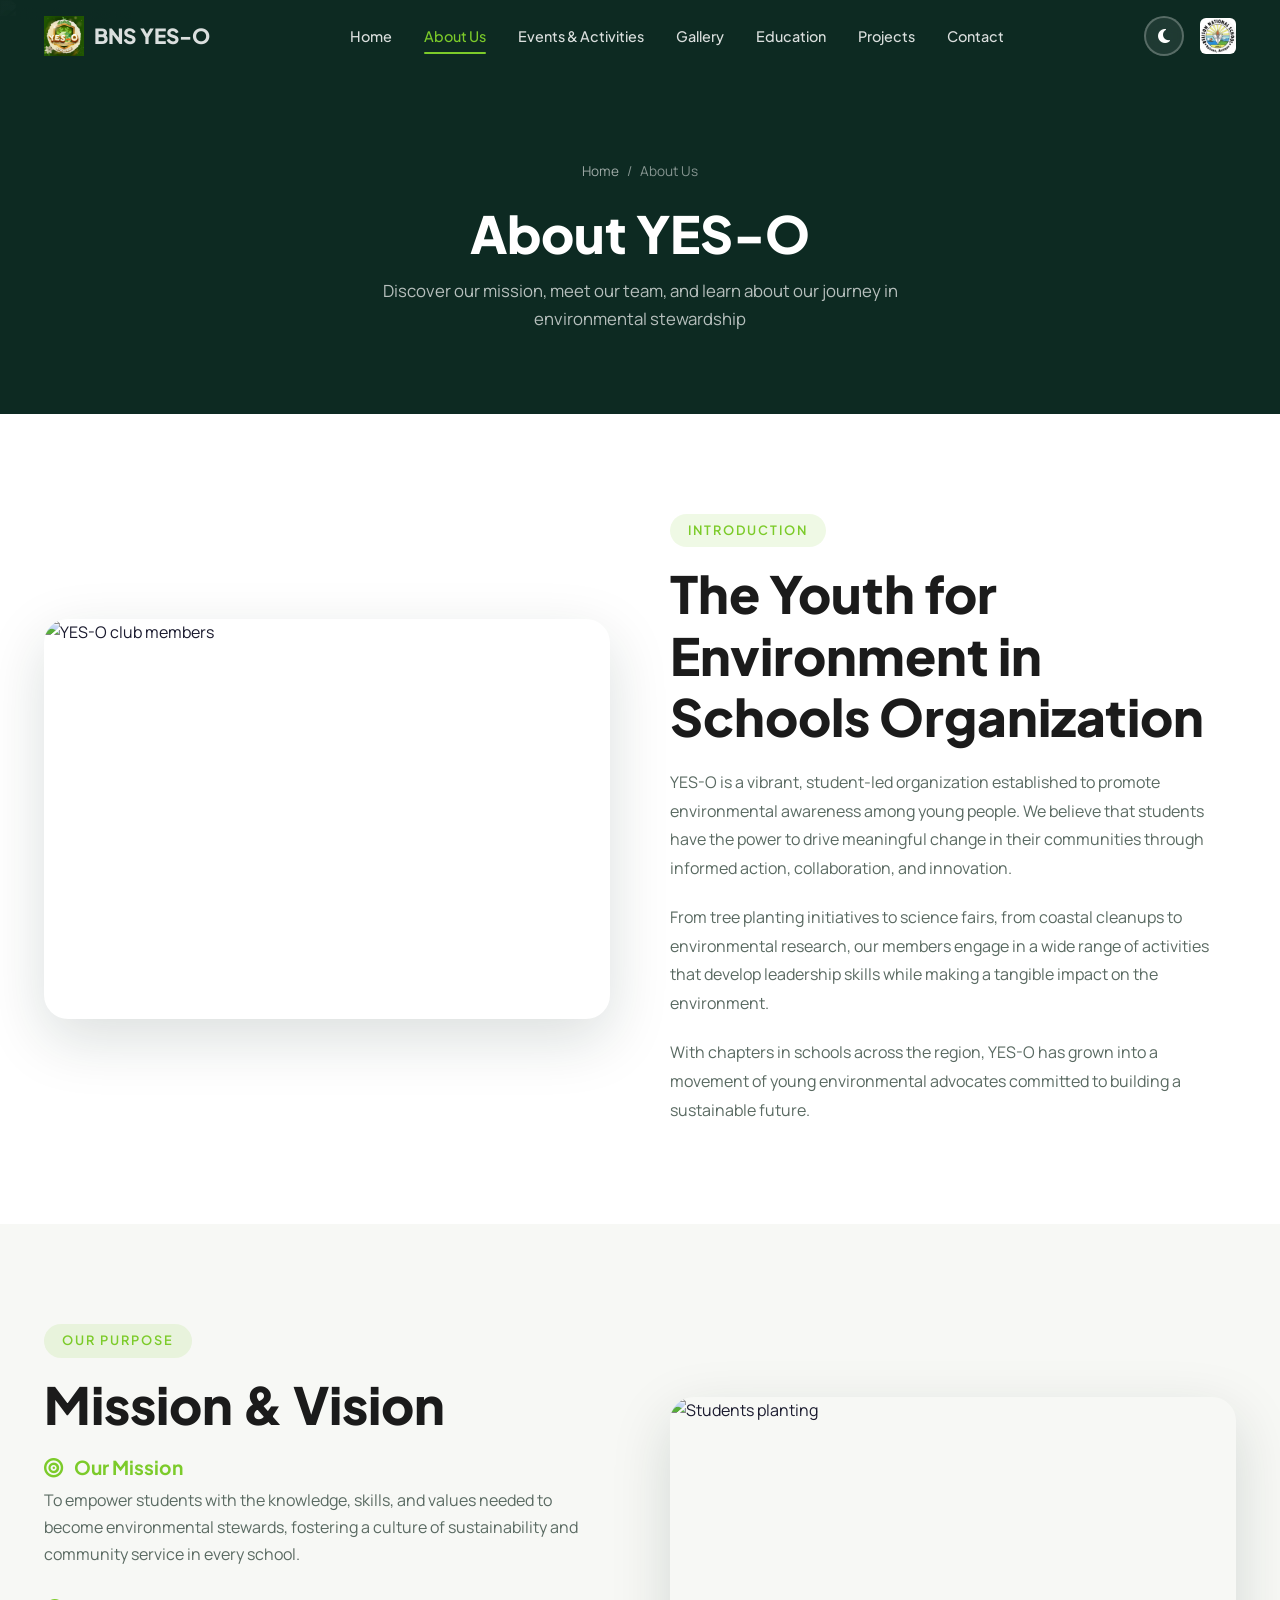
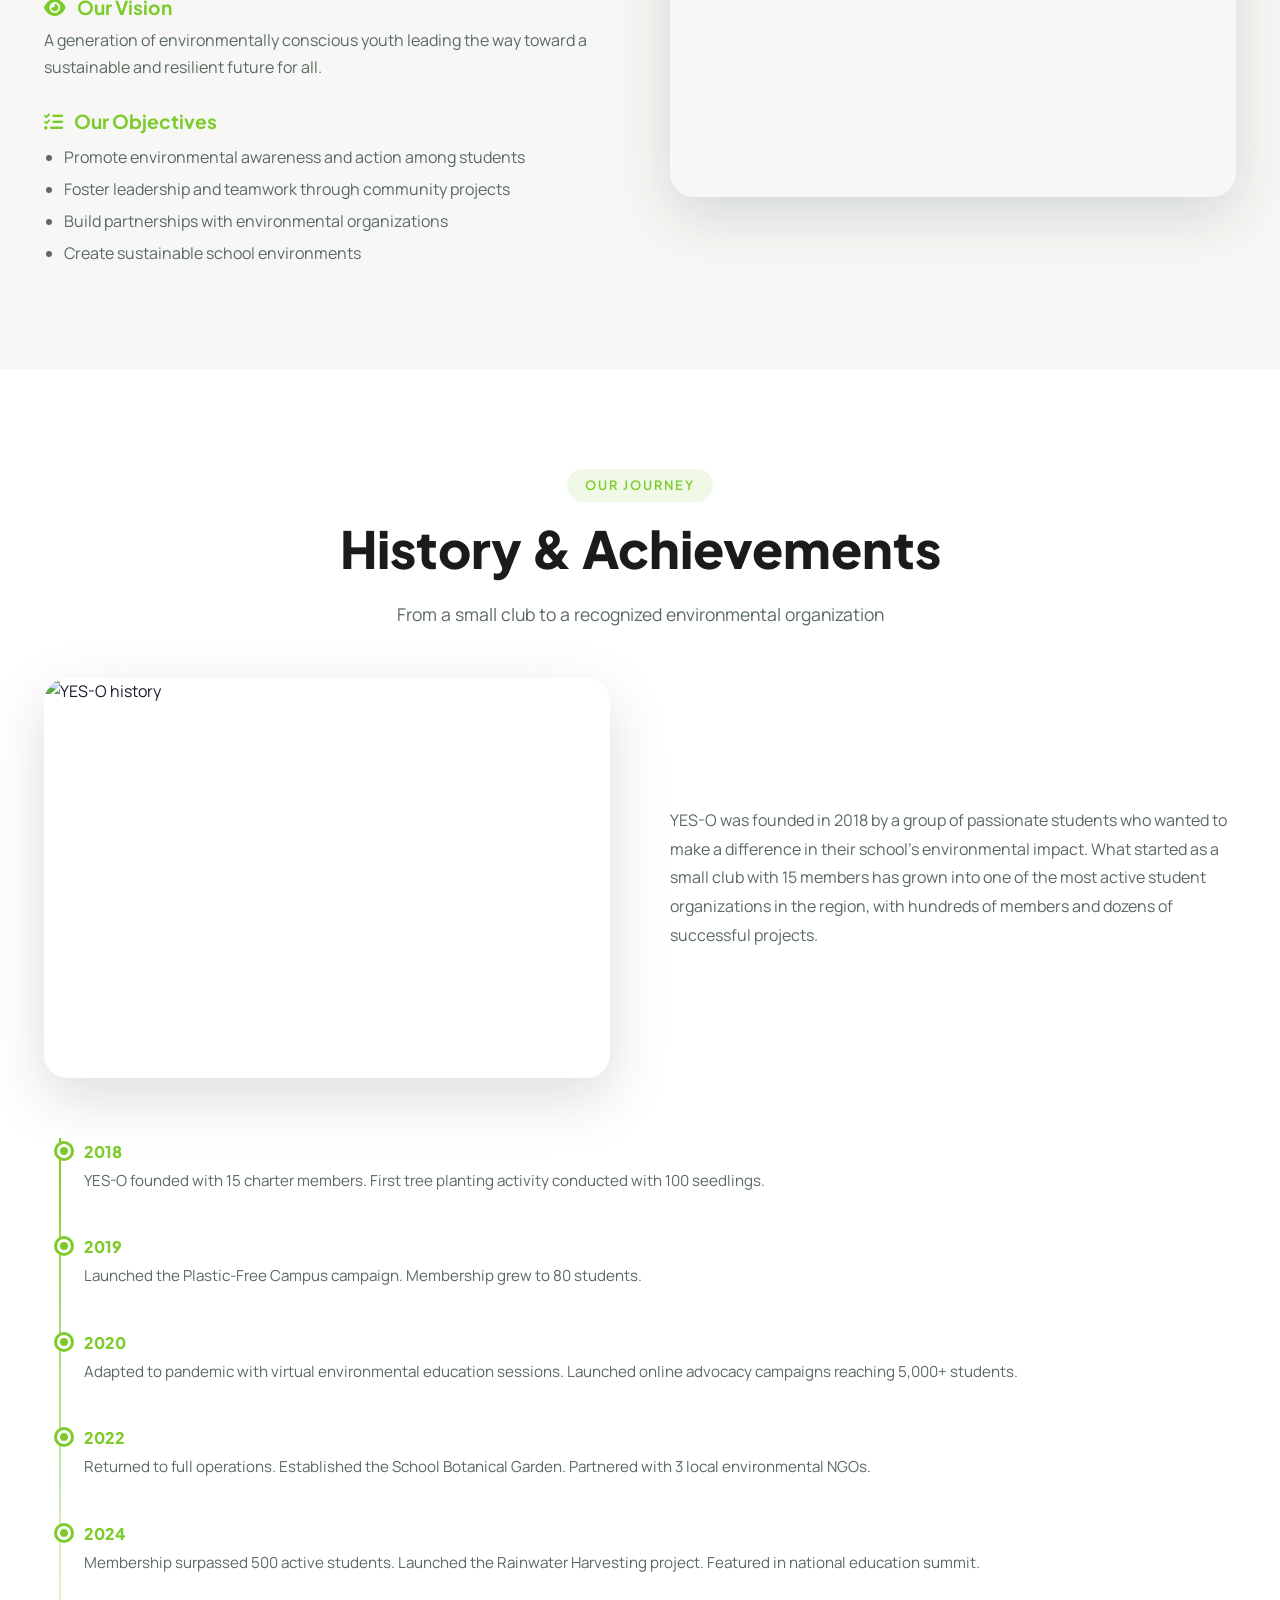
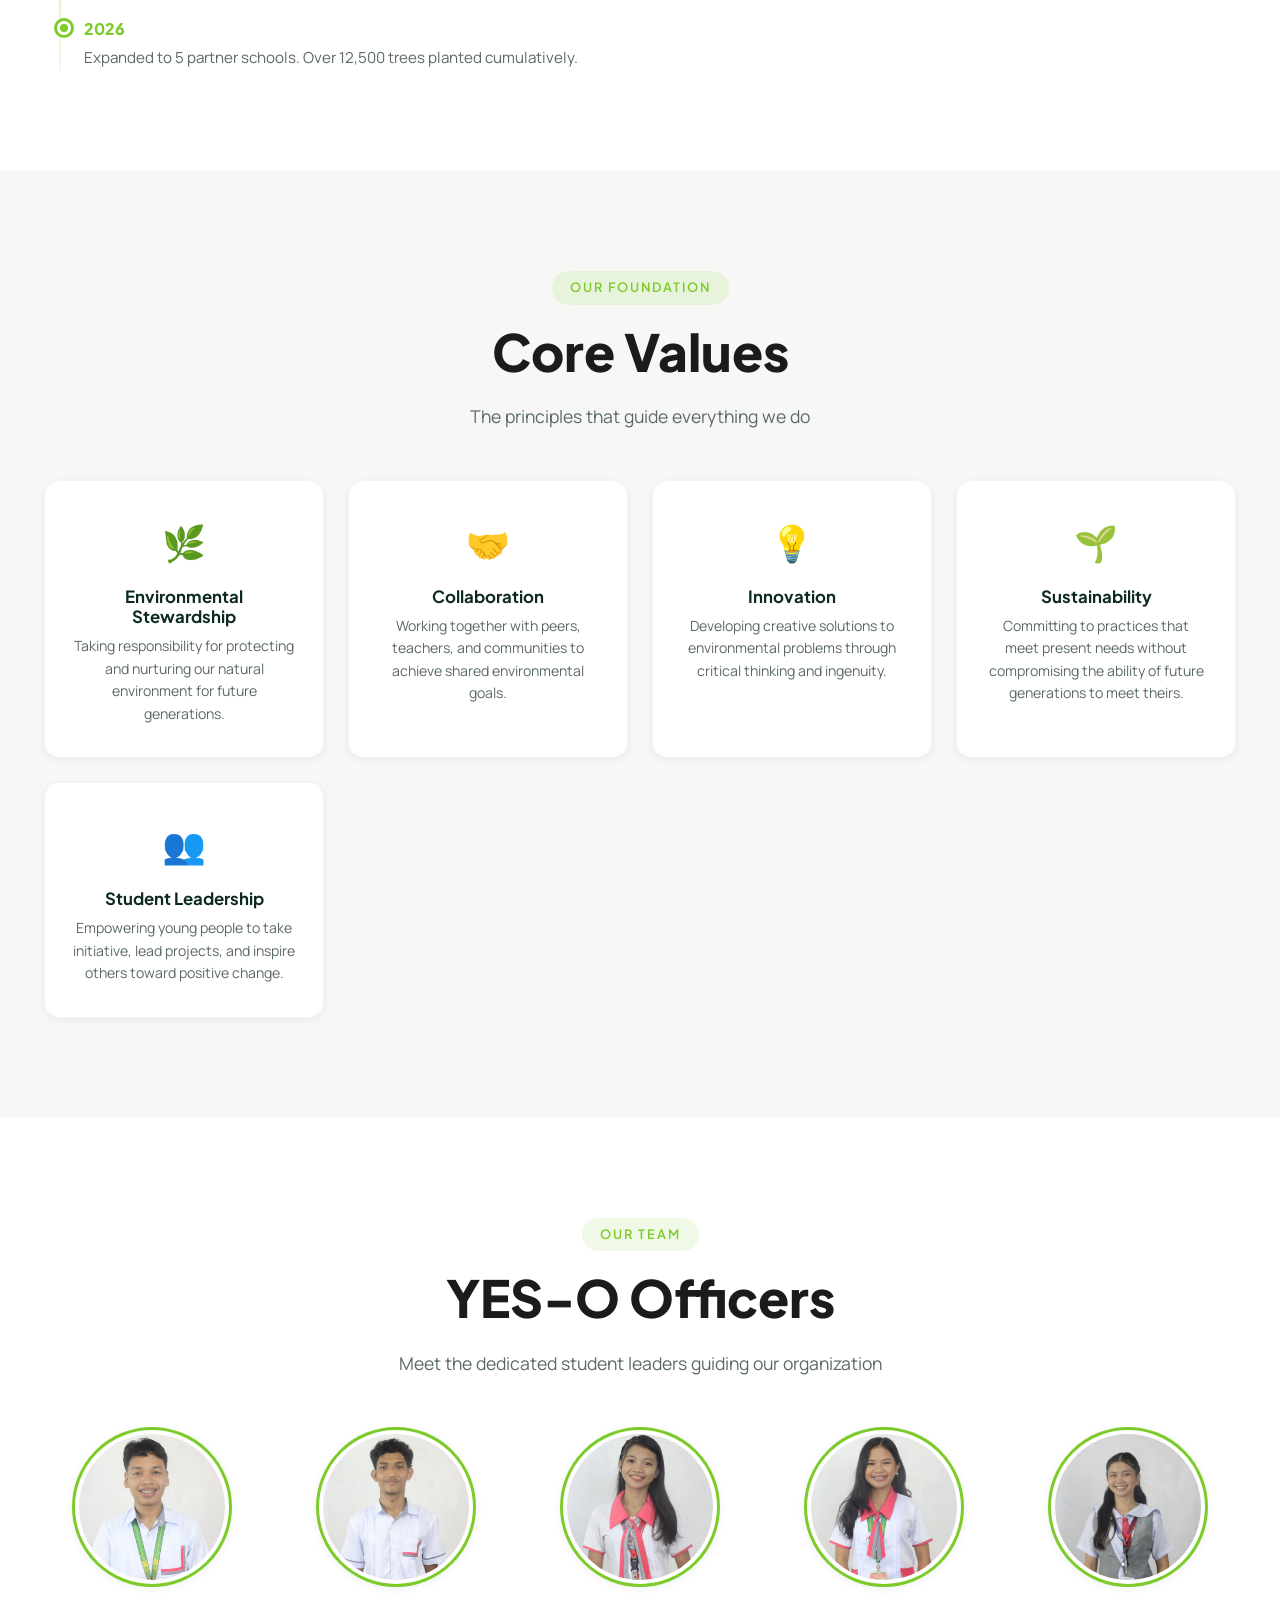
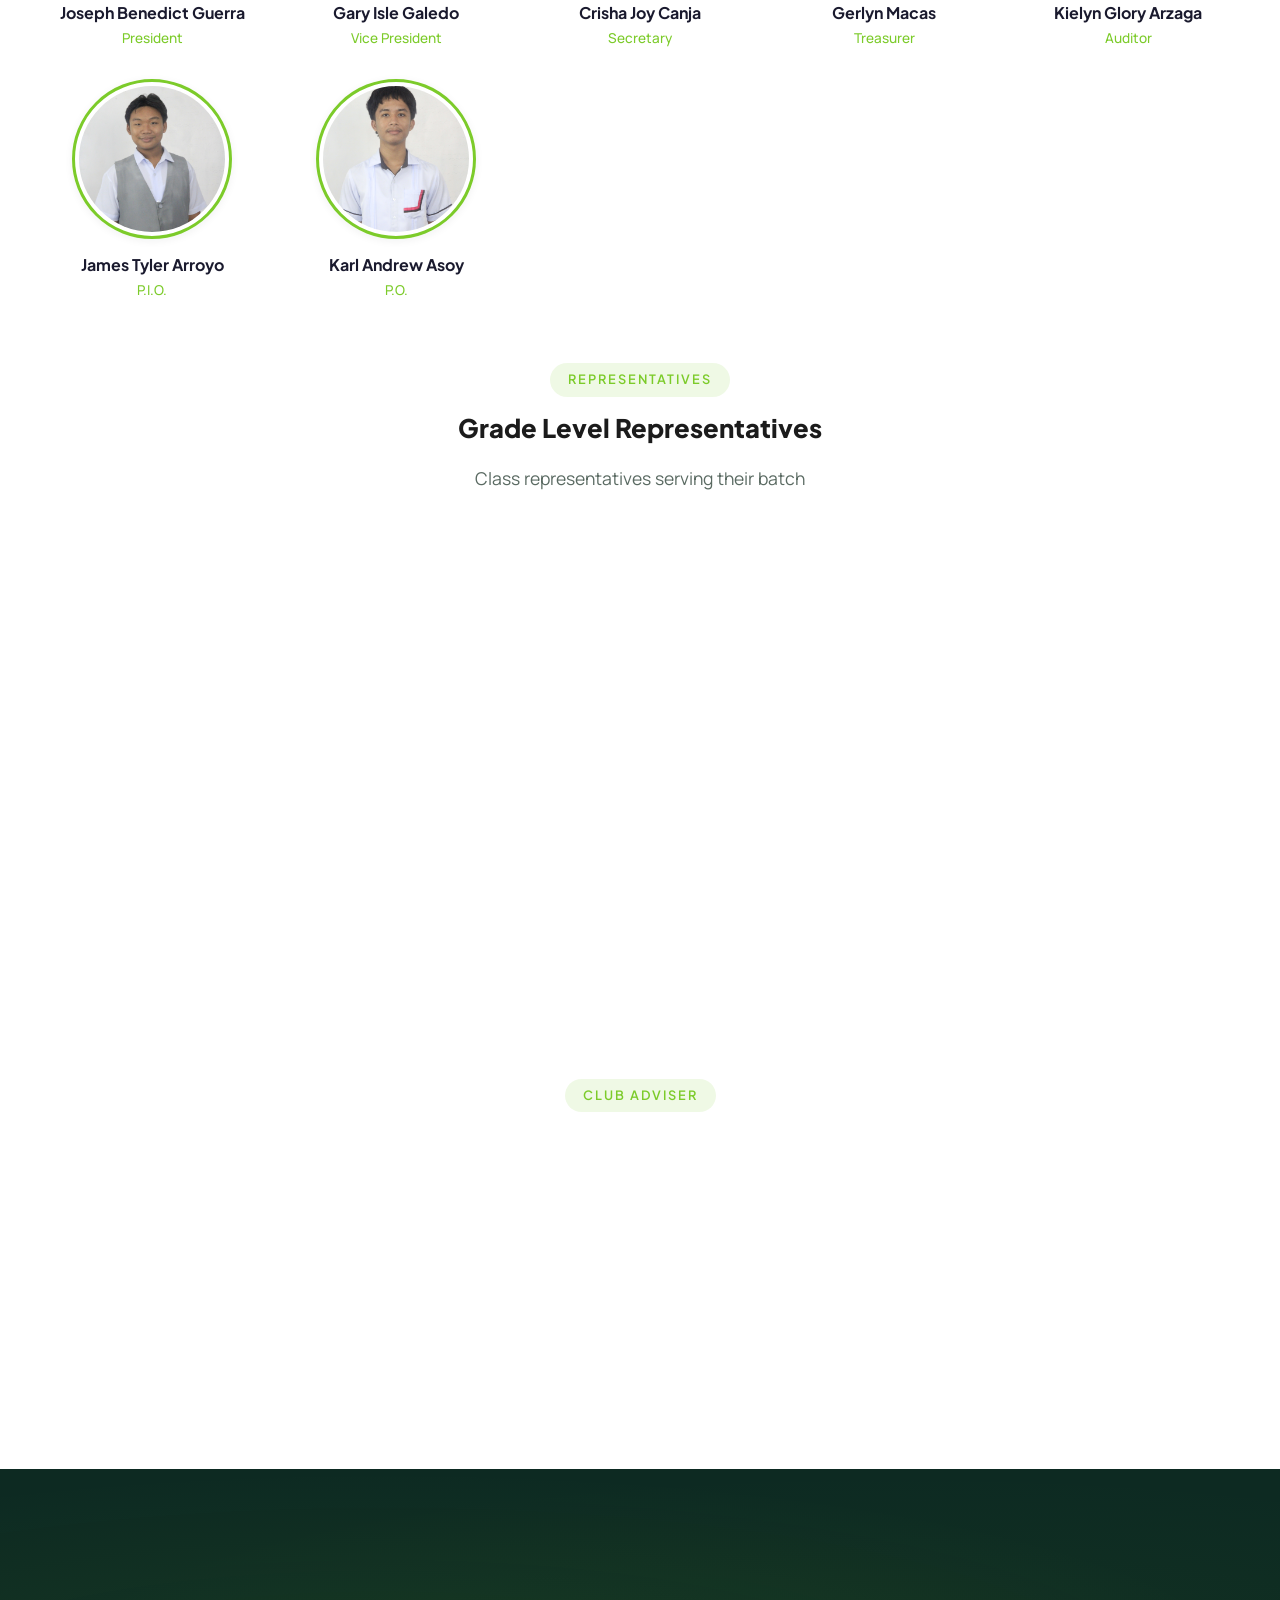
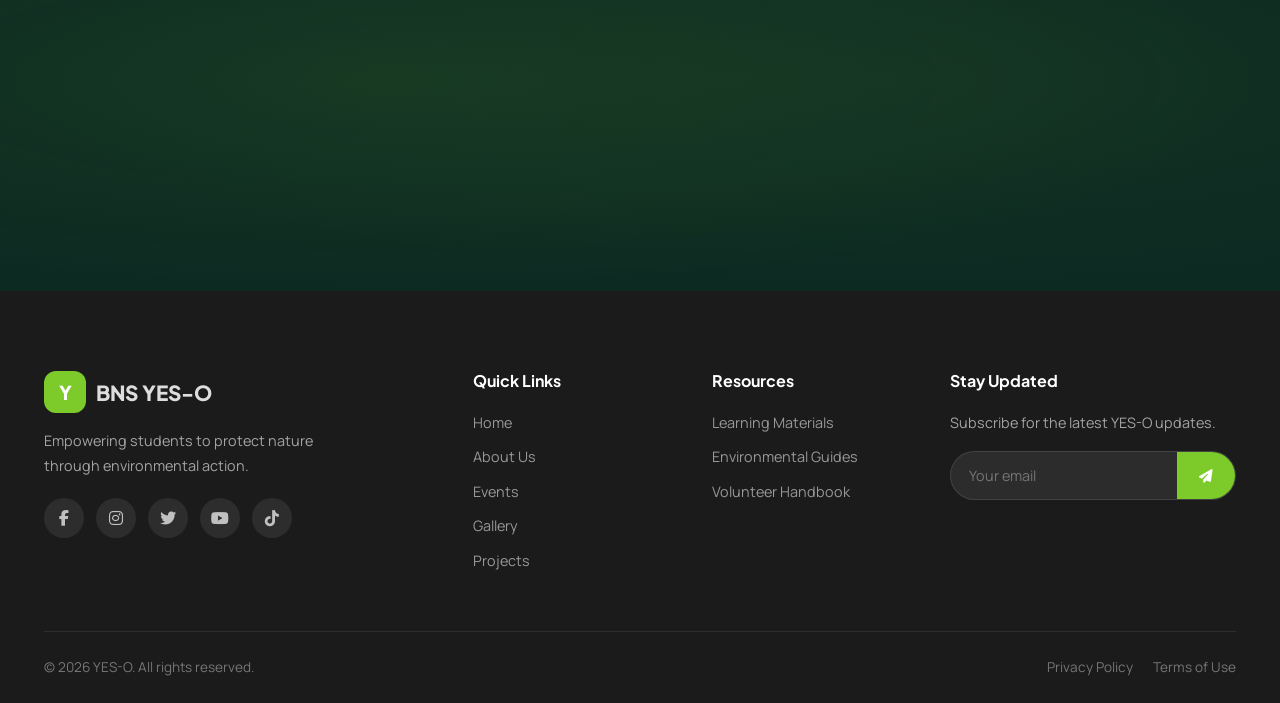
==== commit fe1c0c8a: "." ====
--- a/about.html
+++ b/about.html
@@ -78,9 +78,9 @@
       </div>
       <div class="about-text-col reveal-right">
         <span class="section-label">Introduction</span>
-        <h2 class="section-title">The Youth for Environment and Science Organization</h2>
+        <h2 class="section-title">The Youth for Environment in Schools Organization</h2>
         <p style="color: var(--text-muted); line-height: 1.8; margin-bottom: 20px;">
-          YES-O is a vibrant, student-led organization established to promote environmental awareness and scientific thinking among young people. We believe that students have the power to drive meaningful change in their communities through informed action, collaboration, and innovation.
+          YES-O is a vibrant, student-led organization established to promote environmental awareness among young people. We believe that students have the power to drive meaningful change in their communities through informed action, collaboration, and innovation.
         </p>
         <p style="color: var(--text-muted); line-height: 1.8; margin-bottom: 20px;">
           From tree planting initiatives to science fairs, from coastal cleanups to environmental research, our members engage in a wide range of activities that develop leadership skills while making a tangible impact on the environment.
@@ -103,20 +103,19 @@
         <div style="margin-bottom: 28px;">
           <h3 style="font-size: 1.2rem; color: var(--leaf-green); margin-bottom: 8px;"><i class="fas fa-bullseye" style="margin-right: 8px;"></i> Our Mission</h3>
           <p style="color: var(--text-muted); line-height: 1.7;">
-            To empower students with the knowledge, skills, and values needed to become environmental stewards and scientific thinkers, fostering a culture of sustainability, innovation, and community service in every school.
+            To empower students with the knowledge, skills, and values needed to become environmental stewards, fostering a culture of sustainability and community service in every school.
           </p>
         </div>
         <div style="margin-bottom: 28px;">
           <h3 style="font-size: 1.2rem; color: var(--leaf-green); margin-bottom: 8px;"><i class="fas fa-eye" style="margin-right: 8px;"></i> Our Vision</h3>
           <p style="color: var(--text-muted); line-height: 1.7;">
-            A generation of environmentally conscious, scientifically literate youth leading the way toward a sustainable and resilient future for all.
+            A generation of environmentally conscious youth leading the way toward a sustainable and resilient future for all.
           </p>
         </div>
         <div>
           <h3 style="font-size: 1.2rem; color: var(--leaf-green); margin-bottom: 8px;"><i class="fas fa-tasks" style="margin-right: 8px;"></i> Our Objectives</h3>
           <ul style="color: var(--text-muted); line-height: 2; padding-left: 20px; list-style-type: disc;">
             <li>Promote environmental awareness and action among students</li>
-            <li>Develop scientific thinking and research skills</li>
             <li>Foster leadership and teamwork through community projects</li>
             <li>Build partnerships with environmental organizations</li>
             <li>Create sustainable school environments</li>
@@ -157,7 +156,7 @@
       </div>
       <div class="timeline-item reveal">
         <div class="timeline-year">2019</div>
-        <div class="timeline-text">Launched the Plastic-Free Campus campaign. Membership grew to 80 students. Won Best Environmental Initiative award.</div>
+        <div class="timeline-text">Launched the Plastic-Free Campus campaign. Membership grew to 80 students.</div>
       </div>
       <div class="timeline-item reveal">
         <div class="timeline-year">2020</div>
@@ -173,7 +172,7 @@
       </div>
       <div class="timeline-item reveal">
         <div class="timeline-year">2026</div>
-        <div class="timeline-text">Won National Environmental Award. Expanded to 5 partner schools. Over 12,500 trees planted cumulatively.</div>
+        <div class="timeline-text">Expanded to 5 partner schools. Over 12,500 trees planted cumulatively.</div>
       </div>
     </div>
   </div>
@@ -193,11 +192,6 @@
         <div class="value-card-icon">🌿</div>
         <h4>Environmental Stewardship</h4>
         <p>Taking responsibility for protecting and nurturing our natural environment for future generations.</p>
-      </div>
-      <div class="value-card reveal">
-        <div class="value-card-icon">🔬</div>
-        <h4>Scientific Excellence</h4>
-        <p>Applying evidence-based thinking and scientific methods to solve environmental challenges.</p>
       </div>
       <div class="value-card reveal">
         <div class="value-card-icon">🤝</div>
@@ -350,38 +344,7 @@
   </div>
 </section>
 
-<!-- ===== Awards ===== -->
-<section class="section section-alt">
-  <div class="container">
-    <div class="text-center">
-      <span class="section-label">Recognition</span>
-      <h2 class="section-title">Awards &amp; Recognition</h2>
-      <p class="section-subtitle">Celebrating our achievements in environmental leadership</p>
-    </div>
-    <div class="values-grid" style="max-width: 800px; margin: 0 auto;">
-      <div class="value-card reveal">
-        <div class="value-card-icon">🏆</div>
-        <h4>National Environmental Award</h4>
-        <p>Recognized at the National Youth Summit 2026 for outstanding environmental conservation efforts.</p>
-      </div>
-      <div class="value-card reveal">
-        <div class="value-card-icon">🥇</div>
-        <h4>Best School Organization</h4>
-        <p>Awarded Best Environmental Organization at the Regional Science and Environment Fair 2025.</p>
-      </div>
-      <div class="value-card reveal">
-        <div class="value-card-icon">🌍</div>
-        <h4>Green School Champion</h4>
-        <p>Certified as a Green School Champion by the Department of Environment and Natural Resources.</p>
-      </div>
-      <div class="value-card reveal">
-        <div class="value-card-icon">📜</div>
-        <h4>Community Partnership Award</h4>
-        <p>Honored for outstanding collaboration with local government units on environmental programs.</p>
-      </div>
-    </div>
-  </div>
-</section>
+
 
 <!-- ===== CTA ===== -->
 <section class="cta-banner">
@@ -406,7 +369,7 @@
           <div class="nav-logo-icon">Y</div>
           BNS YES-O
         </a>
-        <p>Empowering students to protect nature through science and action.</p>
+        <p>Empowering students to protect nature through environmental action.</p>
         <div class="footer-social">
           <a href="https://www.facebook.com/profile.php?id=61578822370425" target="_blank" aria-label="Facebook"><i class="fab fa-facebook-f"></i></a>
           <a href="https://www.facebook.com/profile.php?id=61578822370425" target="_blank" aria-label="Instagram"><i class="fab fa-instagram"></i></a>
--- a/css/style.css
+++ b/css/style.css
@@ -1,5 +1,5 @@
 /* ============================================
-   YES-O — Youth for Environment & Science Org
+   YES-O — Youth for Environment in Schools Org
    Premium Design System
    ============================================ */
 
